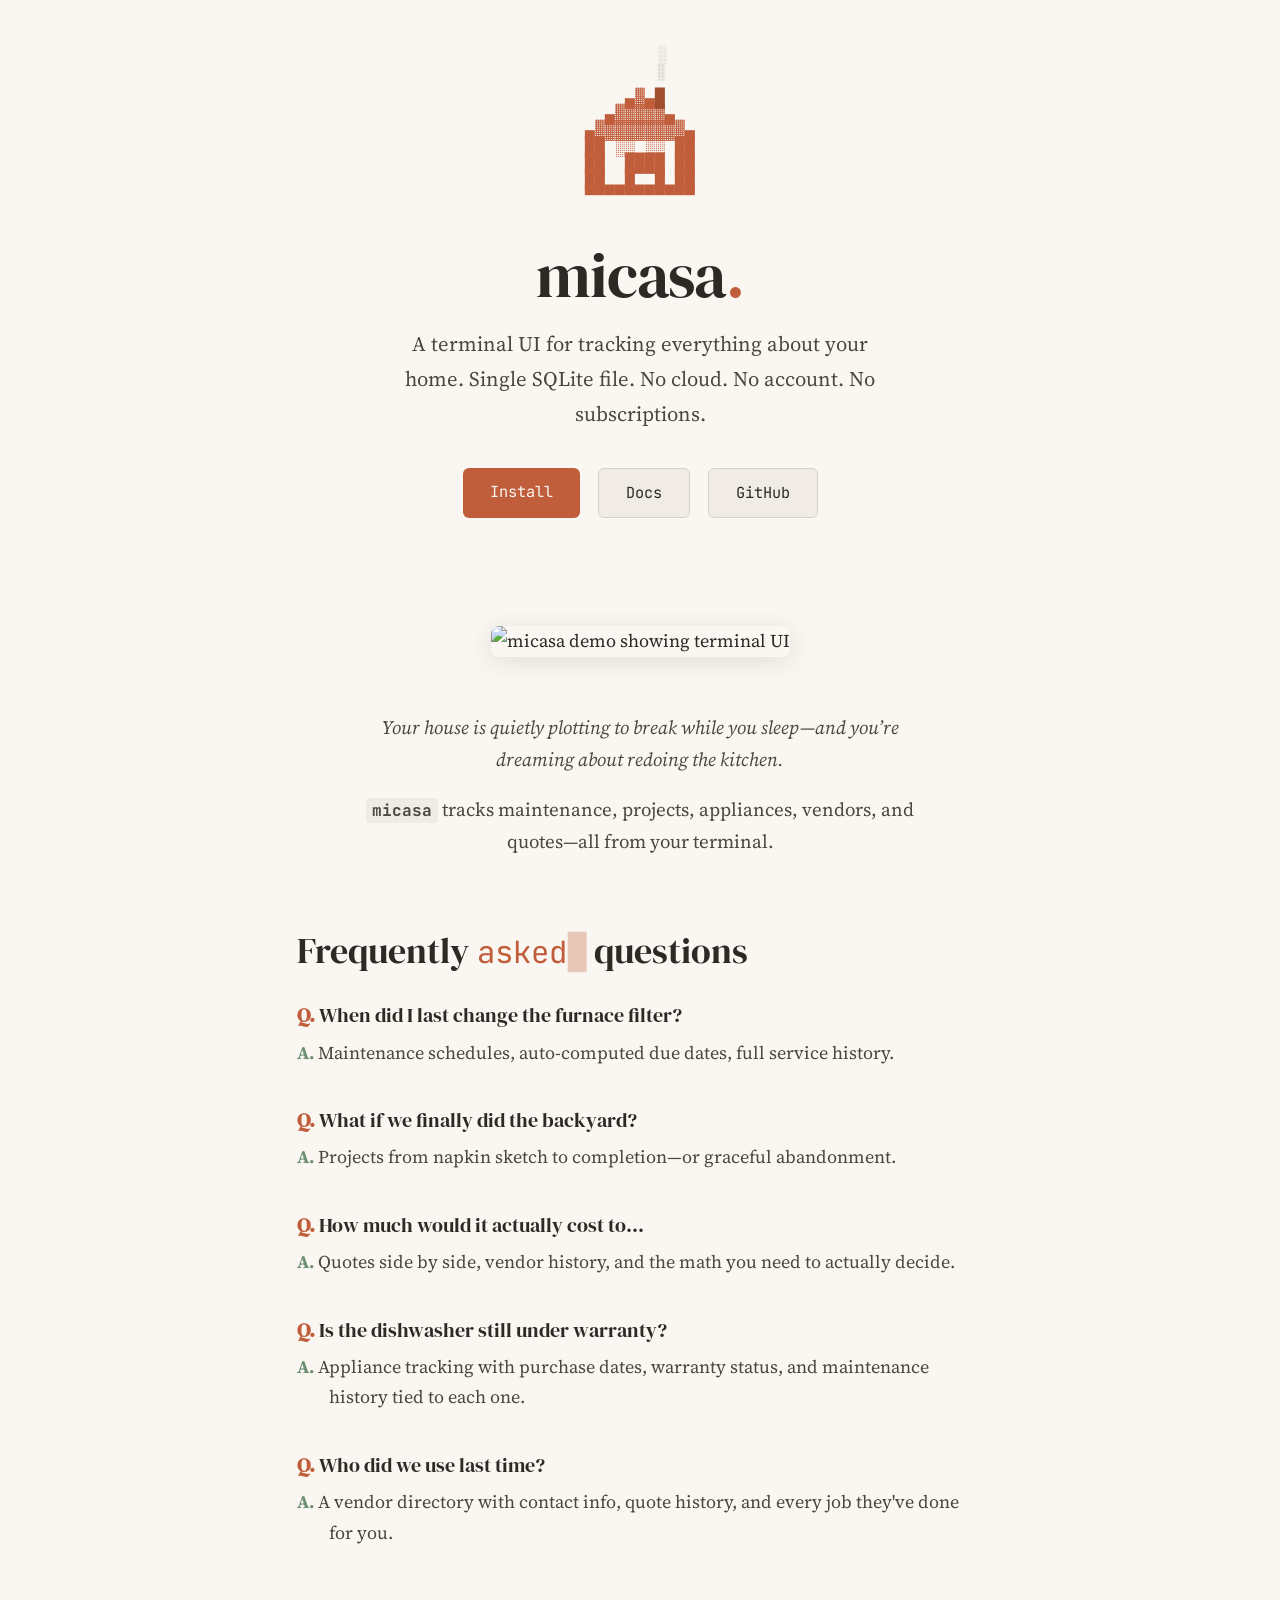
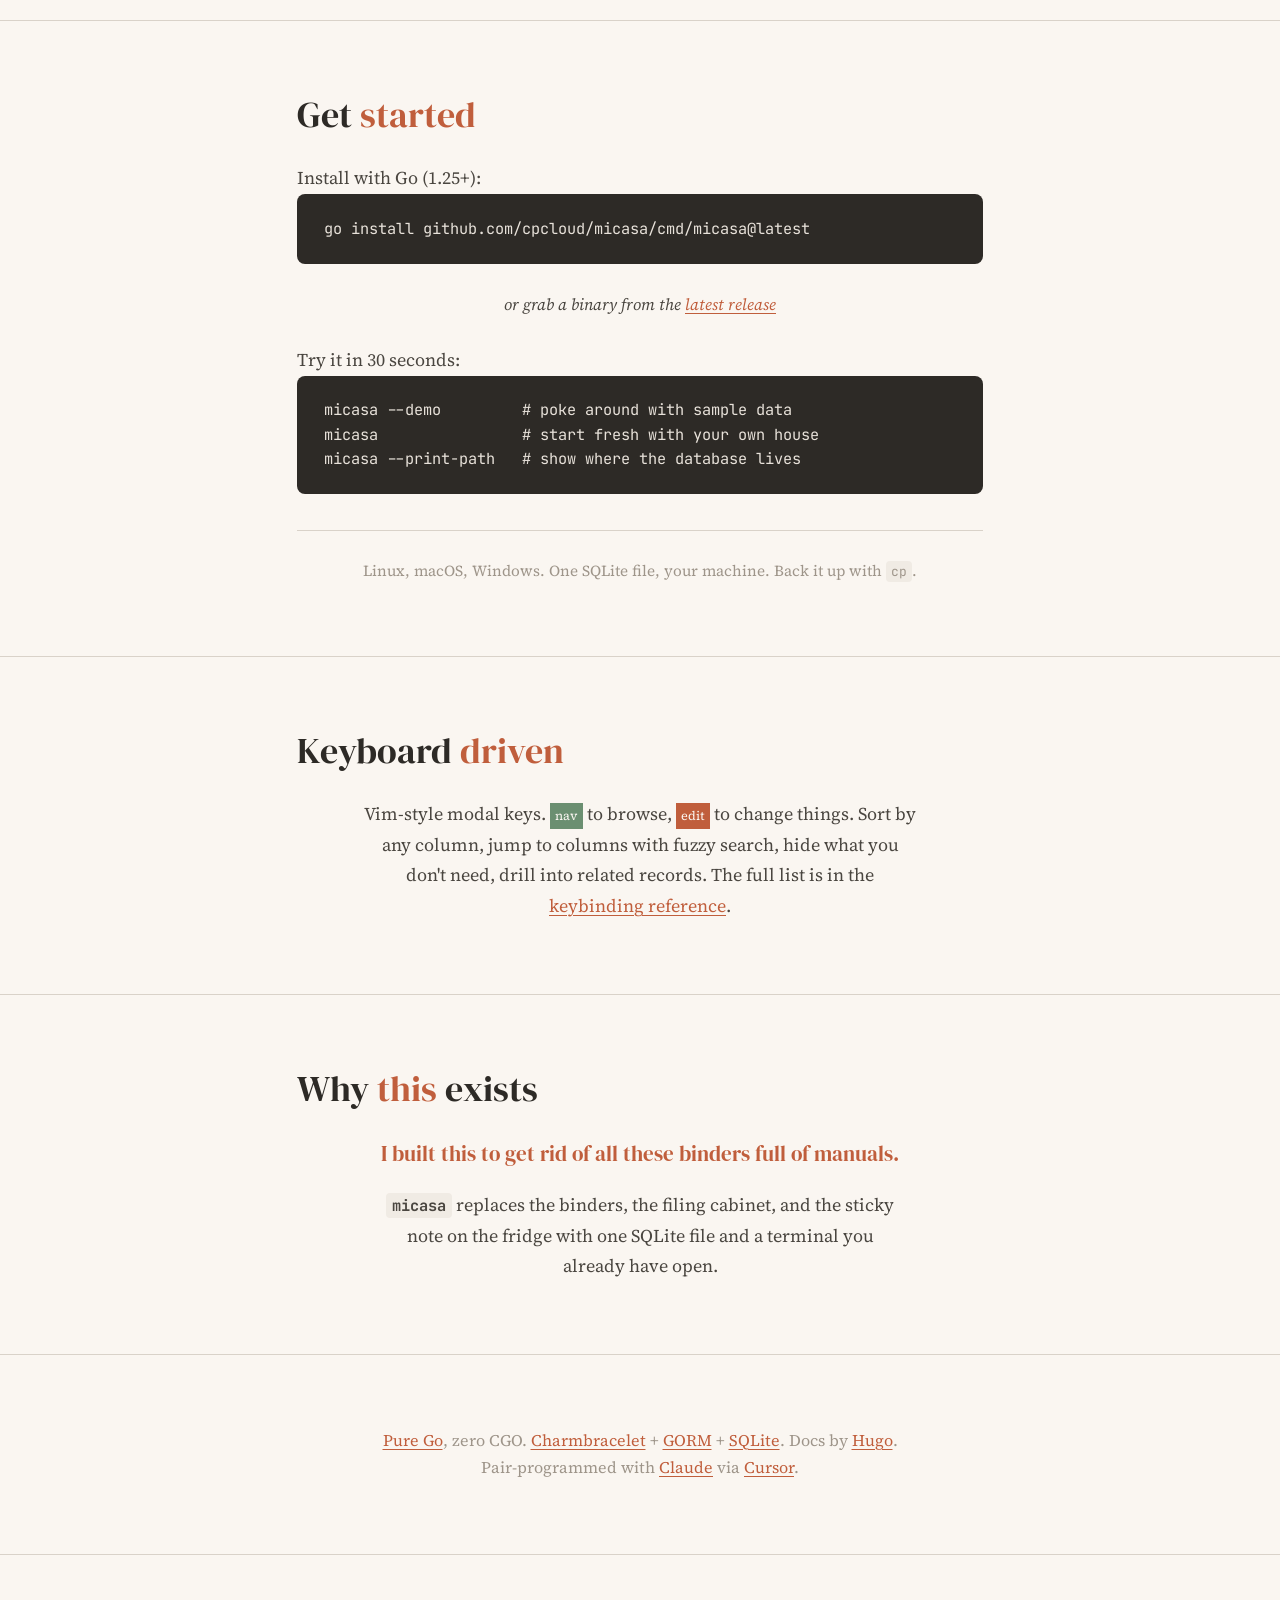
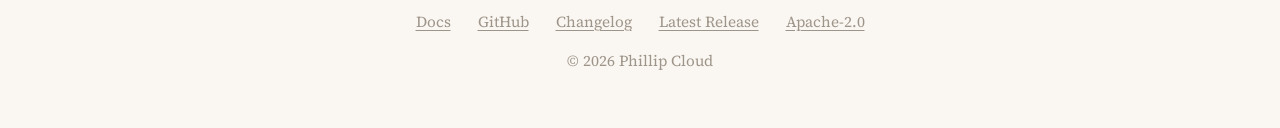
==== website/index.html @ 3b16f2cb "docs(website): refactor JS, link "What it does" to guide pages Extract 15 named constants and 12 foc" ====
<!DOCTYPE html>
<!-- Copyright 2026 Phillip Cloud -->
<!-- Licensed under the Apache License, Version 2.0 -->
<html lang="en">
<head>
  <meta charset="utf-8">
  <meta name="viewport" content="width=device-width, initial-scale=1">
  <title>micasa &mdash; your house, in a terminal</title>
  <meta name="description" content="A terminal UI for tracking everything about your home. Single SQLite file. No cloud. No account. No subscriptions. Just your house.">
  <link rel="preconnect" href="https://fonts.googleapis.com">
  <link rel="preconnect" href="https://fonts.gstatic.com" crossorigin>
  <link href="https://fonts.googleapis.com/css2?family=DM+Serif+Display&family=JetBrains+Mono:wght@400;700&family=Source+Serif+4:ital,wght@0,400;0,600;1,400&display=swap" rel="stylesheet">
  <link rel="icon" type="image/svg+xml" href="images/favicon.svg">
  <link rel="stylesheet" href="style.css">
</head>
<body>

<!-- ─── Hero ─── -->
<header class="hero">
  <div class="container">
    <div class="hero-house-scene" id="house-scene">
      <div class="hero-house" id="hero-house" aria-hidden="true">&nbsp;&nbsp;&nbsp;&nbsp;&#x2584;&#x2593;&#x2584;<span class="chimney-anchor chimney">&#x2588;<span class="smoke-bed" id="smoke-bed" aria-hidden="true"></span></span>&nbsp;&nbsp;&nbsp;<br>&#x2584;&#x2593;&#x2593;&#x2593;&#x2593;&#x2593;&#x2584;<br>&#x2584;&#x2593;&#x2593;&#x2593;&#x2593;&#x2593;&#x2593;&#x2593;&#x2593;&#x2593;&#x2584;<br>&#x2588;&#x2588; &#x2591;&#x2591; &#x2591;&#x2591; &#x2588;&#x2588;<br>&#x2588;&#x2588; &nbsp;&#x2588;&#x2588;&#x2588;&#x2588; &#x2588;&#x2588;<br>&#x2588;&#x2588; &nbsp;&#x2588;&nbsp;&nbsp;&#x2588; &#x2588;&#x2588;<br>&#x2580;&#x2580;&#x2580;&#x2580;&#x2580;&#x2580;&#x2580;&#x2580;&#x2580;&#x2580;&#x2580;</div>
      <div class="crumble-caption" id="crumble-caption">should've used micasa.</div>
    </div>
    <h1>micasa<span class="dot">.</span></h1>
    <p class="tagline">
      A terminal UI for tracking everything about your home.
      Single SQLite file. No cloud. No account. No subscriptions.
    </p>
    <div class="hero-cta">
      <a href="#install" class="btn-primary">Install</a>
      <a href="/docs/" class="btn-secondary">Docs</a>
      <a href="https://github.com/cpcloud/micasa" class="btn-secondary">GitHub</a>
    </div>
  </div>
</header>

<!-- ─── Demo ─── -->
<div class="container demo-container">
  <img src="images/demo.gif" alt="micasa demo showing terminal UI" class="demo-gif" loading="lazy">
</div>

<!-- ─── Pitch ─── -->
<div class="container">
  <p class="pitch">
    Your house is quietly plotting to break while you sleep&mdash;and
    you&rsquo;re dreaming about redoing the kitchen.
  </p>
  <p class="pitch pitch-follow">
    <strong class="brand">micasa</strong> tracks maintenance, projects, appliances, vendors, and quotes&mdash;all from your terminal.
  </p>
</div>

<!-- ─── Features ─── -->
<section id="features">
  <div class="container">
    <h2>Frequently <span class="typewriter accent" id="typewriter">asked</span> questions</h2>
    <div class="features-grid">

      <div class="feature">
        <p class="feature-q">When did I last change the furnace filter?</p>
        <p class="feature-a">Maintenance schedules, auto-computed due dates, full service history.</p>
      </div>

      <div class="feature">
        <p class="feature-q">What if we finally did the backyard?</p>
        <p class="feature-a">Projects from napkin sketch to completion&mdash;or graceful abandonment.</p>
      </div>

      <div class="feature">
        <p class="feature-q">How much would it actually cost to&hellip;</p>
        <p class="feature-a">Quotes side by side, vendor history, and the math you need to actually decide.</p>
      </div>

      <div class="feature">
        <p class="feature-q">Is the dishwasher still under warranty?</p>
        <p class="feature-a">Appliance tracking with purchase dates, warranty status, and maintenance history tied to each one.</p>
      </div>

      <div class="feature">
        <p class="feature-q">Who did we use last time?</p>
        <p class="feature-a">A vendor directory with contact info, quote history, and every job they've done for you.</p>
      </div>

    </div>
  </div>
</section>

<!-- ─── Install ─── -->
<section id="install">
  <div class="container">
    <h2>Get <span class="accent">started</span></h2>
    <div class="install-steps">
      <div>
        <p>Install with Go (1.25+):</p>
        <pre><code>go install github.com/cpcloud/micasa/cmd/micasa@latest</code></pre>
      </div>
      <p class="install-or">or grab a binary from the <a href="https://github.com/cpcloud/micasa/releases/latest">latest release</a></p>
      <div>
        <p>Try it in 30 seconds:</p>
        <pre><code>micasa --demo         # poke around with sample data
micasa                # start fresh with your own house
micasa --print-path   # show where the database lives</code></pre>
      </div>
    </div>
    <p class="install-data">Linux, macOS, Windows. One SQLite file, your machine. Back it up with <code>cp</code>.</p>
  </div>
</section>

<!-- ─── Keybindings ─── -->
<section id="keys">
  <div class="container">
    <h2>Keyboard <span class="accent">driven</span></h2>
    <p class="keys-pitch">Vim-style modal keys. <span class="mode-badge mode-normal">nav</span> to browse, <span class="mode-badge mode-edit">edit</span> to change things. Sort by any column, jump to columns with fuzzy search, hide what you don't need, drill into related records. The full list is in the <a href="/docs/reference/keybindings/">keybinding reference</a>.</p>
  </div>
</section>

<!-- ─── Origin ─── -->
<section id="origin">
  <div class="container">
    <h2>Why <span class="accent">this</span> exists</h2>
    <p class="origin-quote">I built this to get rid of all these binders full of manuals.</p>
    <p class="origin-body"><strong class="brand">micasa</strong> replaces the binders, the filing cabinet, and the sticky note on the fridge with one SQLite file and a terminal you already have open.</p>
  </div>
</section>

<!-- ─── Tech ─── -->
<section id="tech">
  <div class="container">
    <p class="tech-note"><a href="https://go.dev">Pure Go</a>, zero CGO. <a href="https://github.com/charmbracelet">Charmbracelet</a> + <a href="https://gorm.io">GORM</a> + <a href="https://sqlite.org">SQLite</a>. Docs by <a href="https://gohugo.io">Hugo</a>.</p>
    <p class="tech-note">Pair-programmed with <a href="https://claude.ai">Claude</a> via <a href="https://cursor.com">Cursor</a>.</p>
  </div>
</section>

<!-- ─── Footer ─── -->
<footer>
  <div class="container">
    <div class="footer-links">
      <a href="/docs/">Docs</a>
      <a href="https://github.com/cpcloud/micasa">GitHub</a>
      <a href="https://github.com/cpcloud/micasa/releases">Changelog</a>
      <a href="https://github.com/cpcloud/micasa/releases/latest">Latest Release</a>
      <a href="https://github.com/cpcloud/micasa/blob/main/LICENSE">Apache-2.0</a>
    </div>
    <p>&copy; 2026 Phillip Cloud</p>
  </div>
</footer>

<script>
(function () {
  var el = document.getElementById('typewriter');
  var words = [
    { text: 'panicked',    cls: 'accent' },
    { text: 'daydreamed',  cls: 'accent-alt' },
    { text: 'avoided',        cls: 'accent' },
    { text: 'workshopped',  cls: 'accent-alt' },
    { text: 'entertained', cls: 'accent-alt' }
  ];
  var i = 0;
  var TYPE = 100, DELETE = 60, PAUSE = 2800, GAP = 500;

  var reduced = window.matchMedia('(prefers-reduced-motion: reduce)').matches;
  if (reduced) return;

  function type(word, cb) {
    var j = 0;
    el.className = 'typewriter ' + word.cls;
    (function next() {
      el.textContent = word.text.slice(0, ++j);
      if (j < word.text.length) setTimeout(next, TYPE);
      else setTimeout(cb, PAUSE);
    })();
  }

  function erase(cb) {
    var text = el.textContent;
    (function next() {
      text = text.slice(0, -1);
      el.textContent = text;
      if (text.length > 0) setTimeout(next, DELETE);
      else setTimeout(cb, GAP);
    })();
  }

  function cycle() {
    type(words[i], function () {
      erase(function () {
        i = (i + 1) % words.length;
        cycle();
      });
    });
  }

  // First word is already seeded in HTML; pause, erase, then continue
  setTimeout(function () {
    erase(function () {
      i = 1;
      cycle();
    });
  }, PAUSE);
})();
</script>

<script>
// Easter egg: click the house to crumble it, click rubble to rebuild.
(function () {
  var scene = document.getElementById('house-scene');
  var house = document.getElementById('hero-house');
  var caption = document.getElementById('crumble-caption');
  if (!scene || !house) return;
  if (window.matchMedia('(prefers-reduced-motion: reduce)').matches) return;

  // ── Physics constants ──
  var GRAVITY       = 1400;
  var RESTITUTION   = 0.3;
  var BOUNCE_DRAG   = 0.5;
  var MAX_BOUNCES   = 3;
  var BLAST_SPEED   = 350;
  var STAGGER_SEC   = 0.25;  // max delay spread for directional collapse
  var SETTLE_FADE   = 0.3;   // opacity decay per second while airborne

  // ── Rebuild constants ──
  var ROW_DELAY_MS      = 100;
  var FLIGHT_SEC        = 0.6;
  var DISSOLVE_MS       = 200;
  var REBUILD_EASING    = 'cubic-bezier(0.0, 0.0, 0.2, 1.0)';

  // ── Ember/rubble smoke constants ──
  var EMBER_BASE     = '#a04e30';
  var EMBER_COLORS   = ['#e07040', '#d4783c', '#c05e3c'];
  var EMBER_CHANCE   = 0.15;
  var SMOKE_GLYPHS   = ['\u2591', '\u2591', '\u2592', '\u2592', '\u2593'];
  var MAX_RUBBLE_SMOKE = 10;

  // ── State ──
  var animating = false;
  var destroyed = false;
  var rubbleEls = [];
  var originalHTML = house.innerHTML;

  // Smolder effect handles (cleared on rebuild)
  var emberTimer = 0;
  var rubbleSmokeAnimId = 0;
  var rubbleSmokeSpawnTimer = 0;
  var rubbleSmokeParticles = [];

  // ── Utilities ──

  function rand(lo, hi) { return lo + Math.random() * (hi - lo); }

  function dist(ax, ay, bx, by) {
    var dx = ax - bx, dy = ay - by;
    return Math.sqrt(dx * dx + dy * dy);
  }

  // Wrap each block character (U+2580..U+259F) in an inline <span> so we
  // can measure its exact rendered position. Returns an array of spans.
  // Mutates the DOM in place (caller restores via originalHTML).
  var BLOCK_RE = /[\u2580-\u259F]/;
  function wrapBlockChars(root) {
    var spans = [];
    var row = 0;

    function walk(node) {
      if (node.nodeType === 3) {
        var text = node.textContent;
        if (!text) return;
        var frag = document.createDocumentFragment();
        for (var i = 0; i < text.length; i++) {
          if (BLOCK_RE.test(text[i])) {
            var s = document.createElement('span');
            s.textContent = text[i];
            s._row = row;
            frag.appendChild(s);
            spans.push(s);
          } else {
            frag.appendChild(document.createTextNode(text[i]));
          }
        }
        node.parentNode.replaceChild(frag, node);
      } else if (node.nodeType === 1) {
        if (node.tagName === 'BR') { row++; return; }
        if (node.style && node.style.display === 'none') return;
        var kids = [].slice.call(node.childNodes);
        for (var j = 0; j < kids.length; j++) walk(kids[j]);
      }
    }

    var kids = [].slice.call(root.childNodes);
    for (var i = 0; i < kids.length; i++) walk(kids[i]);
    return spans;
  }

  // Measure block positions relative to the scene, then restore the
  // original house HTML and hide it. Returns {blocks, groundY}.
  function measureAndHide(sceneRect) {
    var spans = wrapBlockChars(house);
    var blocks = [];
    var groundY = 0;
    for (var i = 0; i < spans.length; i++) {
      var r = spans[i].getBoundingClientRect();
      var b = {
        ch: spans[i].textContent,
        x: r.left - sceneRect.left,
        y: r.top - sceneRect.top,
        row: spans[i]._row
      };
      if (b.y > groundY) groundY = b.y;
      blocks.push(b);
    }
    house.innerHTML = originalHTML;
    house.style.visibility = 'hidden';
    return { blocks: blocks, groundY: groundY };
  }

  // Clone visible smoke particles into the scene with blast velocity
  // away from the click point, then hide the smoke bed.
  function scatterSmoke(smokeBed, sceneRect, clickX, clickY) {
    var scattered = [];
    if (!smokeBed) return scattered;

    var els = smokeBed.querySelectorAll('.smoke-particle');
    for (var i = 0; i < els.length; i++) {
      var r = els[i].getBoundingClientRect();
      var sx = r.left - sceneRect.left;
      var sy = r.top - sceneRect.top;
      var alpha = parseFloat(els[i].style.opacity) || 0;
      if (alpha < 0.05) continue;

      var clone = document.createElement('span');
      clone.className = 'smoke-particle';
      clone.textContent = els[i].textContent;
      clone.style.position = 'absolute';
      clone.style.left = sx + 'px';
      clone.style.top = sy + 'px';
      clone.style.opacity = String(alpha);
      clone.style.fontSize = '0.9rem';
      clone.style.transform = 'none';
      scene.appendChild(clone);

      var d = dist(sx, sy, clickX, clickY) || 1;
      var speed = rand(200, 350);
      scattered.push({
        el: clone, x: 0, y: 0,
        vx: ((sx - clickX) / d) * speed + rand(-40, 40),
        vy: ((sy - clickY) / d) * speed - rand(0, 100),
        startAlpha: alpha,
        maxLife: rand(0.4, 0.7),
        age: 0
      });
    }
    smokeBed.style.display = 'none';
    return scattered;
  }

  // Create absolutely-positioned block elements in the scene.
  // Returns an array of {el, b, x, y, angle, vx, vy, va, ...} items.
  function createBlockEls(blocks) {
    var items = [];
    for (var i = 0; i < blocks.length; i++) {
      var el = document.createElement('span');
      el.className = 'crumble-block';
      el.textContent = blocks[i].ch;
      el.style.left = blocks[i].x + 'px';
      el.style.top = blocks[i].y + 'px';
      scene.appendChild(el);
      items.push({
        el: el, b: blocks[i],
        x: 0, y: 0, angle: 0,
        vx: 0, vy: 0, va: 0,
        active: false, settled: false, bounces: 0
      });
    }
    return items;
  }

  // Compute per-block distances from click and the overall max.
  function blockDistances(items, clickX, clickY) {
    var dists = [];
    var max = 0;
    for (var i = 0; i < items.length; i++) {
      var d = dist(items[i].b.x, items[i].b.y, clickX, clickY);
      dists.push(d);
      if (d > max) max = d;
    }
    return { dists: dists, max: max };
  }

  // Set initial blast velocity for a block based on distance/direction.
  function initBlastVelocity(item, clickX, clickY, d, blastRadius) {
    var proximity = 1 - Math.min(d / blastRadius, 1);
    var force = 0.3 + proximity * 0.7;
    var len = Math.max(d, 1);
    var nx = (item.b.x - clickX) / len;
    var ny = (item.b.y - clickY) / len;
    var speed = BLAST_SPEED * force;
    item.vx = nx * speed + rand(-50, 50);
    item.vy = ny * speed - rand(0, 300) * force;
    item.va = rand(-450, 450) * force;
    item.active = true;
  }

  // Step one block's physics. Returns true if still moving.
  function stepBlock(item, dt, groundY) {
    if (item.settled) return false;
    item.vy += GRAVITY * dt;
    item.x += item.vx * dt;
    item.y += item.vy * dt;
    item.angle += item.va * dt;

    if (item.b.y + item.y >= groundY) {
      item.y = groundY - item.b.y;
      if (Math.abs(item.vy) < 50 || item.bounces >= MAX_BOUNCES) {
        item.settled = true;
      } else {
        item.vy = -Math.abs(item.vy) * RESTITUTION;
        item.vx *= BOUNCE_DRAG;
        item.va *= 0.3;
        item.bounces++;
      }
    }
    return !item.settled;
  }

  // Step one scattered smoke particle. Returns true if still alive.
  function stepScatteredSmoke(sp, dt) {
    sp.age += dt;
    if (sp.age >= sp.maxLife) { sp.el.remove(); return false; }
    sp.x += sp.vx * dt;
    sp.y += sp.vy * dt;
    sp.vx *= (1 - 1.5 * dt);
    sp.vy *= (1 - 1.5 * dt);
    var fade = 1 - sp.age / sp.maxLife;
    sp.el.style.transform = 'translate(' + sp.x.toFixed(1) + 'px,' + sp.y.toFixed(1) + 'px)';
    sp.el.style.opacity = (sp.startAlpha * fade).toFixed(2);
    return true;
  }

  // ── Smolder effects (ember flicker + rubble smoke) ──

  function startSmolder(houseRect, groundY) {
    // Dim all rubble blocks to ember base color
    for (var i = 0; i < rubbleEls.length; i++) {
      rubbleEls[i].el.style.transition = 'opacity 0.8s, color 0.8s';
      rubbleEls[i].el.style.opacity = '0.5';
      rubbleEls[i].el.style.color = EMBER_BASE;
    }

    // Ember flicker: random blocks pulse hot
    emberTimer = setInterval(function () {
      for (var i = 0; i < rubbleEls.length; i++) {
        if (Math.random() < EMBER_CHANCE) {
          var el = rubbleEls[i].el;
          el.style.color = EMBER_COLORS[Math.floor(Math.random() * EMBER_COLORS.length)];
          el.style.opacity = rand(0.5, 0.9).toFixed(2);
          setTimeout((function (ref) {
            return function () { ref.style.color = EMBER_BASE; ref.style.opacity = '0.35'; };
          })(el), rand(200, 700));
        }
      }
    }, 100);

    // Rubble smoke rising from wreckage
    var centerX = houseRect.width / 2;
    rubbleSmokeSpawnTimer = setInterval(function () {
      if (rubbleSmokeParticles.length >= MAX_RUBBLE_SMOKE) return;
      var el = document.createElement('span');
      el.className = 'smoke-particle';
      el.textContent = SMOKE_GLYPHS[Math.floor(Math.random() * SMOKE_GLYPHS.length)];
      el.style.position = 'absolute';
      el.style.left = (centerX + rand(-0.6, 0.6) * houseRect.width) + 'px';
      el.style.top = groundY + 'px';
      el.style.color = '#9e958a';
      el.style.fontSize = rand(0.6, 1.0) + 'em';
      el.style.opacity = '0';
      scene.appendChild(el);
      rubbleSmokeParticles.push({
        el: el, age: 0,
        lifetime: rand(2000, 5000),
        drift: rand(-25, 25),
        rise: rand(40, 80)
      });
    }, 250);

    var lastT = 0;
    function tickSmoke(now) {
      if (!lastT) lastT = now;
      var dt = Math.min((now - lastT) / 1000, 0.1);
      lastT = now;
      for (var i = rubbleSmokeParticles.length - 1; i >= 0; i--) {
        var p = rubbleSmokeParticles[i];
        p.age += dt * 1000;
        var t = p.age / p.lifetime;
        if (t >= 1) { p.el.remove(); rubbleSmokeParticles.splice(i, 1); continue; }
        var alpha = t < 0.15 ? (t / 0.15) * 0.4 : 0.4 * (1 - (t - 0.15) / 0.85);
        p.el.style.transform = 'translate(' + (p.drift * t).toFixed(1) + 'px, -' + (p.rise * t).toFixed(1) + 'px)';
        p.el.style.opacity = alpha.toFixed(3);
      }
      rubbleSmokeAnimId = requestAnimationFrame(tickSmoke);
    }
    rubbleSmokeAnimId = requestAnimationFrame(tickSmoke);
  }

  function stopSmolder() {
    clearInterval(emberTimer);    emberTimer = 0;
    clearInterval(rubbleSmokeSpawnTimer); rubbleSmokeSpawnTimer = 0;
    cancelAnimationFrame(rubbleSmokeAnimId); rubbleSmokeAnimId = 0;
    for (var i = 0; i < rubbleSmokeParticles.length; i++) rubbleSmokeParticles[i].el.remove();
    rubbleSmokeParticles = [];
  }

  // ── Destroy ──

  function destroyHouse(evt) {
    animating = true;

    var sceneRect = scene.getBoundingClientRect();
    var houseRect = house.getBoundingClientRect();
    var clickX = evt.clientX - sceneRect.left;
    var clickY = evt.clientY - sceneRect.top;

    var scattered = scatterSmoke(document.getElementById('smoke-bed'), sceneRect, clickX, clickY);
    var measured = measureAndHide(sceneRect);
    var items = createBlockEls(measured.blocks);
    var bd = blockDistances(items, clickX, clickY);
    var blastRadius = Math.sqrt(houseRect.width * houseRect.width + houseRect.height * houseRect.height);

    var started = performance.now();
    var lastTime = started;

    function tick(now) {
      var dt = Math.min((now - lastTime) / 1000, 0.05);
      lastTime = now;
      var elapsed = (now - started) / 1000;
      var allDone = true;

      for (var i = 0; i < items.length; i++) {
        var item = items[i];
        if (item.settled) continue;

        var delay = (bd.max > 0 ? bd.dists[i] / bd.max : 0) * STAGGER_SEC;
        if (elapsed < delay) { allDone = false; continue; }

        if (!item.active) initBlastVelocity(item, clickX, clickY, bd.dists[i], blastRadius);
        if (stepBlock(item, dt, measured.groundY)) allDone = false;

        var alpha = Math.max(0.4, 1 - (elapsed - delay) * SETTLE_FADE);
        item.el.style.transform =
          'translate(' + item.x.toFixed(1) + 'px,' + item.y.toFixed(1) + 'px) rotate(' + item.angle.toFixed(0) + 'deg)';
        item.el.style.opacity = alpha.toFixed(2);
      }

      // Scattered chimney smoke (shockwave)
      for (var j = scattered.length - 1; j >= 0; j--) {
        if (!stepScatteredSmoke(scattered[j], dt)) scattered.splice(j, 1);
      }

      if (!allDone || scattered.length > 0) {
        requestAnimationFrame(tick);
        return;
      }

      // All blocks settled -- transition to smoldering rubble
      setTimeout(function () {
        rubbleEls = items;
        startSmolder(houseRect, measured.groundY);

        // Make rubble blocks clickable even if they landed outside the scene
        var onClick = function (e) { e.stopPropagation(); if (!animating && destroyed) rebuildHouse(); };
        for (var i = 0; i < items.length; i++) items[i].el.addEventListener('click', onClick);

        if (caption) caption.classList.add('visible');
        destroyed = true;
        animating = false;
      }, 200);
    }

    requestAnimationFrame(tick);
  }

  // ── Rebuild ──

  function rebuildHouse() {
    animating = true;
    stopSmolder();
    if (caption) caption.classList.remove('visible');

    var maxRow = 0;
    for (var i = 0; i < rubbleEls.length; i++) {
      if (rubbleEls[i].b.row > maxRow) maxRow = rubbleEls[i].b.row;
    }

    // Fly blocks home (bottom rows first)
    for (var i = 0; i < rubbleEls.length; i++) {
      var delay = (maxRow - rubbleEls[i].b.row) * ROW_DELAY_MS;
      rubbleEls[i].el.style.transition =
        'transform ' + FLIGHT_SEC + 's ' + REBUILD_EASING + ' ' + delay + 'ms, ' +
        'opacity 0.3s ease ' + delay + 'ms, color 0.3s ease ' + delay + 'ms';
      rubbleEls[i].el.style.opacity = '1';
      rubbleEls[i].el.style.color = '';
      rubbleEls[i].el.style.transform = 'translate(0,0) rotate(0deg)';
    }

    // After flight, dissolve blocks to reveal the real house underneath
    var flightEnd = maxRow * ROW_DELAY_MS + FLIGHT_SEC * 1000 + 50;

    setTimeout(function () {
      house.innerHTML = originalHTML;
      house.style.visibility = 'visible';
      house.style.opacity = '1';
      house.style.transition = 'none';
      var bed = document.getElementById('smoke-bed');
      if (bed) bed.style.display = 'none';
      void house.offsetHeight; // force paint

      for (var i = 0; i < rubbleEls.length; i++) {
        rubbleEls[i].el.style.transition = 'opacity ' + DISSOLVE_MS + 'ms ease';
        rubbleEls[i].el.style.opacity = '0';
      }

      setTimeout(function () {
        for (var i = 0; i < rubbleEls.length; i++) rubbleEls[i].el.remove();
        rubbleEls = [];
        var bed = document.getElementById('smoke-bed');
        if (bed) bed.style.display = '';
        destroyed = false;
        animating = false;
      }, DISSOLVE_MS + 50);
    }, flightEnd);
  }

  // ── Entry point ──
  scene.addEventListener('click', function (evt) {
    if (animating) return;
    if (destroyed) rebuildHouse(); else destroyHouse(evt);
  });
})();
</script>

<script>
// Chimney smoke particle system
(function () {
  if (!document.getElementById('smoke-bed')) return;
  if (window.matchMedia('(prefers-reduced-motion: reduce)').matches) return;

  // Mostly light block chars for a wispy look
  var glyphs = ['\u2591', '\u2591', '\u2591', '\u2592'];
  var particles = [];
  var MAX_PARTICLES = 5;

  function rand(lo, hi) { return lo + Math.random() * (hi - lo); }

  function spawn() {
    // Re-query each spawn so it survives house DOM rebuilds
    var bed = document.getElementById('smoke-bed');
    if (bed && particles.length < MAX_PARTICLES) {
      var el = document.createElement('span');
      el.className = 'smoke-particle';
      el.textContent = glyphs[Math.floor(Math.random() * glyphs.length)];
      bed.appendChild(el);

      particles.push({
        el: el,
        age: 0,
        lifetime: rand(3000, 5000),
        x0: rand(-0.2, 0.2),
        // Primary wobble: gentle sway
        amp1: rand(0.15, 0.4),
        freq1: rand(0.8, 1.6),
        phase1: rand(0, Math.PI * 2),
        // Secondary wobble: subtle jitter
        amp2: rand(0.05, 0.12),
        freq2: rand(2.5, 4.0),
        phase2: rand(0, Math.PI * 2),
        rise: rand(0.8, 1.4),
        drift: rand(-0.05, 0.3),
        scaleEnd: rand(1.2, 1.6),
        peakAlpha: rand(0.7, 0.9)
      });
    }

    setTimeout(spawn, rand(800, 1500));
  }

  var last = 0;
  function tick(now) {
    if (!last) last = now;
    var dt = Math.min((now - last) / 1000, 0.1); // cap dt to avoid jumps
    last = now;

    for (var i = particles.length - 1; i >= 0; i--) {
      var p = particles[i];
      p.age += dt * 1000;
      var t = p.age / p.lifetime; // normalized 0..1

      if (t >= 1) {
        p.el.remove();
        particles.splice(i, 1);
        continue;
      }

      // Rise
      var y = p.rise * (p.age / 1000);

      // Zig-zag: two overlaid sine waves, amplitude grows with age
      var wobble1 = Math.sin(p.freq1 * t * Math.PI * 2 + p.phase1) * p.amp1;
      var wobble2 = Math.sin(p.freq2 * t * Math.PI * 2 + p.phase2) * p.amp2;
      var x = p.x0 + (wobble1 + wobble2) * t + p.drift * t;

      // Scale grows gently
      var scale = 1 + (p.scaleEnd - 1) * t;

      // Opacity: quick fade-in, long fade-out
      var alpha;
      if (t < 0.12) {
        alpha = (t / 0.12) * p.peakAlpha;
      } else {
        alpha = p.peakAlpha * (1 - (t - 0.12) / 0.88);
      }

      p.el.style.transform =
        'translate(' + x.toFixed(2) + 'em, -' + y.toFixed(2) + 'em) scale(' + scale.toFixed(2) + ')';
      p.el.style.opacity = alpha.toFixed(3);
    }

    requestAnimationFrame(tick);
  }

  // Kick off
  spawn();
  requestAnimationFrame(tick);
})();
</script>
</body>
</html>
---- website/style.css ----
/* Copyright 2026 Phillip Cloud */
/* Licensed under the Apache License, Version 2.0 */

/* --- Reset & Base --- */
*,
*::before,
*::after {
  box-sizing: border-box;
  margin: 0;
  padding: 0;
}

:root {
  --cream: #faf6f1;
  --linen: #f0ebe4;
  --charcoal: #2d2a26;
  --charcoal-soft: #4a4640;
  --terracotta: #c05e3c;
  --terracotta-dark: #a04e30;
  --sage: #6b8f71;
  --sage-light: #8aab8f;
  --warm-gray: #9e958a;
  --rule: #d9d2c9;
}

html {
  font-size: 18px;
  scroll-behavior: smooth;
}

body {
  font-family: "Source Serif 4", "Georgia", "Times New Roman", serif;
  color: var(--charcoal);
  background: var(--cream);
  line-height: 1.7;
  -webkit-font-smoothing: antialiased;
}

/* --- Typography --- */
h1,
h2,
h3 {
  font-family: "DM Serif Display", "Georgia", serif;
  font-weight: 400;
  line-height: 1.2;
}

h2 {
  font-size: clamp(1.4rem, 5vw, 2rem);
  margin-bottom: 1.5rem;
  color: var(--charcoal);
}

h2 .accent {
  color: var(--terracotta);
}

h2 .accent-alt {
  color: var(--sage);
}

/* --- Typewriter --- */
.typewriter {
  white-space: nowrap;
  font-family: "JetBrains Mono", "Fira Code", "Consolas", monospace;
  font-size: 0.85em;
}

.typewriter::after {
  content: "\2588";
  margin-left: 1px;
  opacity: 0.3;
  animation: blink 1s step-end infinite;
}

@keyframes blink {
  50% { opacity: 0; }
}

@media (prefers-reduced-motion: reduce) {
  .typewriter::after {
    animation: none;
  }
}

a {
  color: var(--terracotta);
  text-decoration-thickness: 1px;
  text-underline-offset: 3px;
}

a:hover {
  color: var(--terracotta-dark);
}

code,
pre {
  font-family: "JetBrains Mono", "Fira Code", "Consolas", monospace;
}

code {
  font-size: 0.85em;
  background: var(--linen);
  padding: 0.15em 0.4em;
  border-radius: 4px;
}

pre {
  background: var(--charcoal);
  color: #e8e2da;
  padding: 1.25rem 1.5rem;
  border-radius: 8px;
  overflow-x: auto;
  font-size: 0.85rem;
  line-height: 1.6;
}

pre code {
  background: none;
  padding: 0;
  font-size: inherit;
  color: inherit;
}

/* --- Layout --- */
.container {
  max-width: 740px;
  margin: 0 auto;
  padding: 0 1.5rem;
}

section {
  padding: 4rem 0;
}

section + section {
  border-top: 1px solid var(--rule);
}

/* --- Hero --- */
.hero {
  padding: 5rem 0 4rem;
  text-align: center;
}

.hero-house-scene {
  position: relative;
  display: inline-block;
  margin-bottom: 1.5rem;
  cursor: pointer;
}

.hero-house {
  position: relative;
  display: inline-block;
  font-family: "JetBrains Mono", monospace;
  font-size: 0.9rem;
  line-height: 1;
  color: var(--terracotta);
  user-select: none;
  transition: filter 0.3s;
}

/* Crumbling blocks */
.crumble-block {
  position: absolute;
  font-family: "JetBrains Mono", monospace;
  font-size: 0.9rem;
  line-height: 1;
  color: var(--terracotta);
  cursor: pointer;
  z-index: 10;
  will-change: transform, opacity;
}

/* Caption after crumble */
.crumble-caption {
  position: absolute;
  top: 50%;
  left: 50%;
  transform: translate(-50%, -50%);
  font-family: "JetBrains Mono", monospace;
  font-size: 0.7rem;
  color: var(--warm-gray);
  white-space: nowrap;
  opacity: 0;
  transition: opacity 0.8s ease;
  pointer-events: none;
}

.crumble-caption.visible {
  opacity: 1;
}

/* --- Chimney smoke --- */
.chimney {
  color: var(--terracotta-dark);
}

.chimney-anchor {
  position: relative;
}

.smoke-bed {
  position: absolute;
  bottom: 100%;
  left: 50%;
  transform: translateX(-50%);
  width: 2.5em;
  height: 5em;
  pointer-events: none;
  overflow: visible;
}

.smoke-particle {
  position: absolute;
  bottom: 0;
  left: 50%;
  color: var(--warm-gray);
  font-family: "JetBrains Mono", monospace;
  font-size: 0.75em;
  line-height: 1;
  opacity: 0;
  pointer-events: none;
  will-change: transform, opacity;
}

.hero h1 {
  font-size: 3.5rem;
  letter-spacing: -0.02em;
  margin-bottom: 0.75rem;
}

.hero h1 .dot {
  color: var(--terracotta);
}

.tagline {
  font-size: 1.15rem;
  color: var(--charcoal-soft);
  max-width: 480px;
  margin: 0 auto 2rem;
}

.hero-cta {
  display: inline-flex;
  gap: 1rem;
  flex-wrap: wrap;
  justify-content: center;
}

.hero-cta a {
  display: inline-block;
  padding: 0.6rem 1.5rem;
  border-radius: 6px;
  font-family: "JetBrains Mono", monospace;
  font-size: 0.85rem;
  text-decoration: none;
  transition: background 0.15s, color 0.15s;
}

.btn-primary {
  background: var(--terracotta);
  color: var(--cream) !important;
}

.btn-primary:hover {
  background: var(--terracotta-dark);
  color: var(--cream) !important;
}

.btn-secondary {
  background: var(--linen);
  color: var(--charcoal) !important;
  border: 1px solid var(--rule);
}

.btn-secondary:hover {
  background: var(--rule);
  color: var(--charcoal) !important;
}

/* --- Demo GIF --- */
.demo-container {
  text-align: center;
  max-width: 1100px;
  padding: 2rem 1.5rem 3rem;
}

.demo-gif {
  max-width: 100%;
  width: 100%;
  border-radius: 8px;
  box-shadow: 0 4px 24px rgba(45, 42, 38, 0.12);
}

/* --- Pitch --- */
.brand {
  font-family: "JetBrains Mono", "Fira Code", "Consolas", monospace;
  font-size: 0.85em;
  font-style: normal;
  background: var(--linen);
  padding: 0.15em 0.4em;
  border-radius: 4px;
}

.pitch {
  font-size: 1.05rem;
  color: var(--charcoal-soft);
  text-align: center;
  max-width: 560px;
  margin: 0 auto;
  padding: 0 0 1rem;
  font-style: italic;
}

.pitch-follow {
  padding: 0;
  font-style: normal;
}

/* --- Features --- */
.features-grid {
  display: grid;
  gap: 2rem;
}

.feature-q {
  font-family: "DM Serif Display", "Georgia", serif;
  font-size: 1.1rem;
  color: var(--charcoal);
  margin-bottom: 0.25rem;
}

.feature-q::before {
  content: "Q. ";
  color: var(--terracotta);
  font-weight: 700;
}

.feature-a {
  color: var(--charcoal-soft);
  padding-left: 1.75rem;
}

.feature-a::before {
  content: "A. ";
  color: var(--sage);
  font-weight: 700;
  margin-left: -1.75rem;
}

.keys-pitch {
  color: var(--charcoal-soft);
  font-size: 1rem;
  line-height: 1.7;
  max-width: 560px;
  margin: 0 auto;
  text-align: center;
}

.keys-pitch .mode-badge {
  display: inline-block;
  vertical-align: baseline;
  font-size: 0.7rem;
  padding: 0.15em 0.4em;
}

/* --- Install --- */
.install-steps {
  display: flex;
  flex-direction: column;
  gap: 1.5rem;
}

.install-steps p {
  color: var(--charcoal-soft);
}

.install-or {
  text-align: center;
  color: var(--warm-gray);
  font-style: italic;
  font-size: 0.9rem;
}

.install-data {
  text-align: center;
  color: var(--warm-gray);
  font-size: 0.85rem;
  margin-top: 2rem;
  padding-top: 1.5rem;
  border-top: 1px solid var(--rule);
}

/* --- Keybindings --- */
.mode-normal {
  background: var(--sage);
  color: var(--cream);
}

.mode-edit {
  background: var(--terracotta);
  color: var(--cream);
}

/* --- Origin --- */
.origin-quote {
  font-family: "DM Serif Display", "Georgia", serif;
  font-size: 1.15rem;
  color: var(--terracotta);
  text-align: center;
  margin-bottom: 1rem;
}

.origin-body {
  color: var(--charcoal-soft);
  text-align: center;
  max-width: 520px;
  margin: 0 auto;
}

/* --- Tech --- */
.tech-note {
  text-align: center;
  color: var(--warm-gray);
  font-size: 0.9rem;
}

/* --- Footer --- */
footer {
  padding: 3rem 0;
  border-top: 1px solid var(--rule);
  text-align: center;
  color: var(--warm-gray);
  font-size: 0.85rem;
}

footer a {
  color: var(--warm-gray);
}

footer a:hover {
  color: var(--terracotta);
}

.footer-links {
  display: flex;
  gap: 1.5rem;
  justify-content: center;
  margin-bottom: 0.75rem;
}

/* --- Responsive --- */
@media (max-width: 600px) {
  html {
    font-size: 16px;
  }

  .hero h1 {
    font-size: 2.5rem;
  }

  section {
    padding: 3rem 0;
  }

  .hero {
    padding: 3rem 0 2.5rem;
  }
}
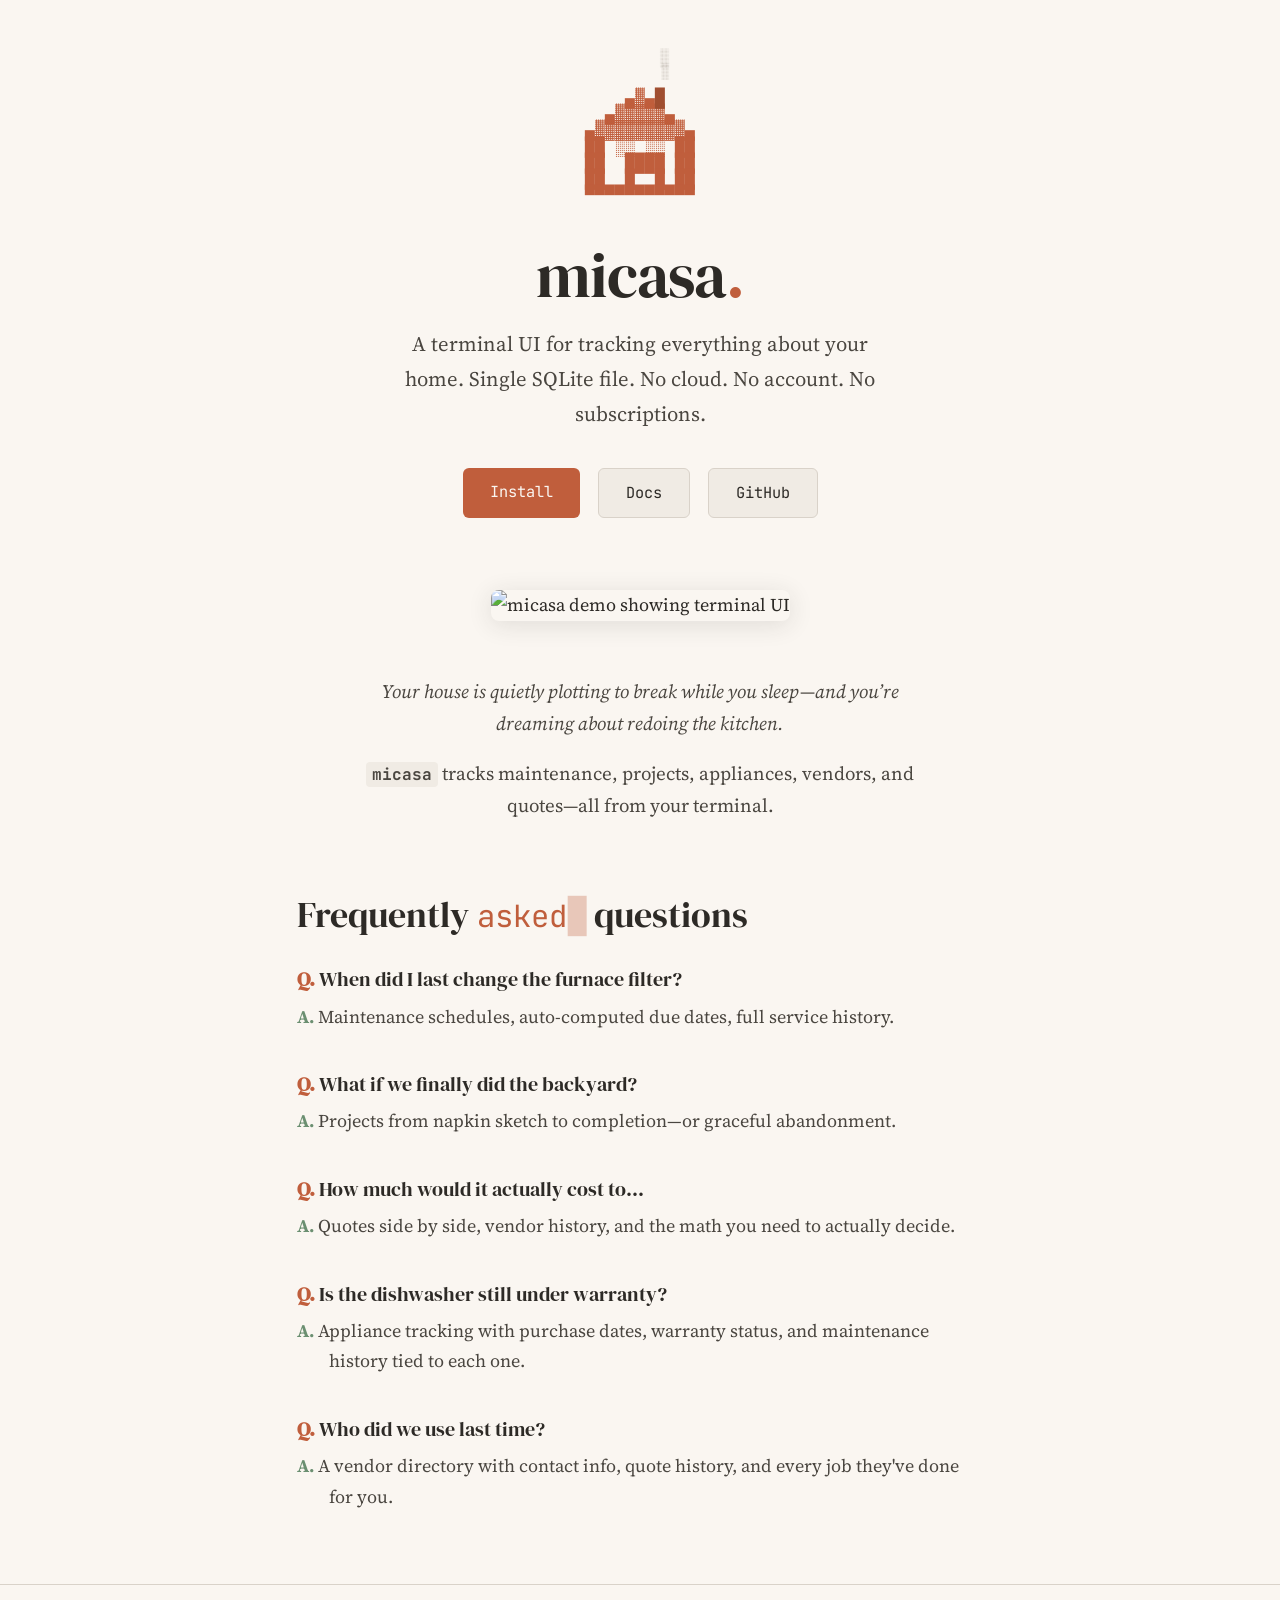
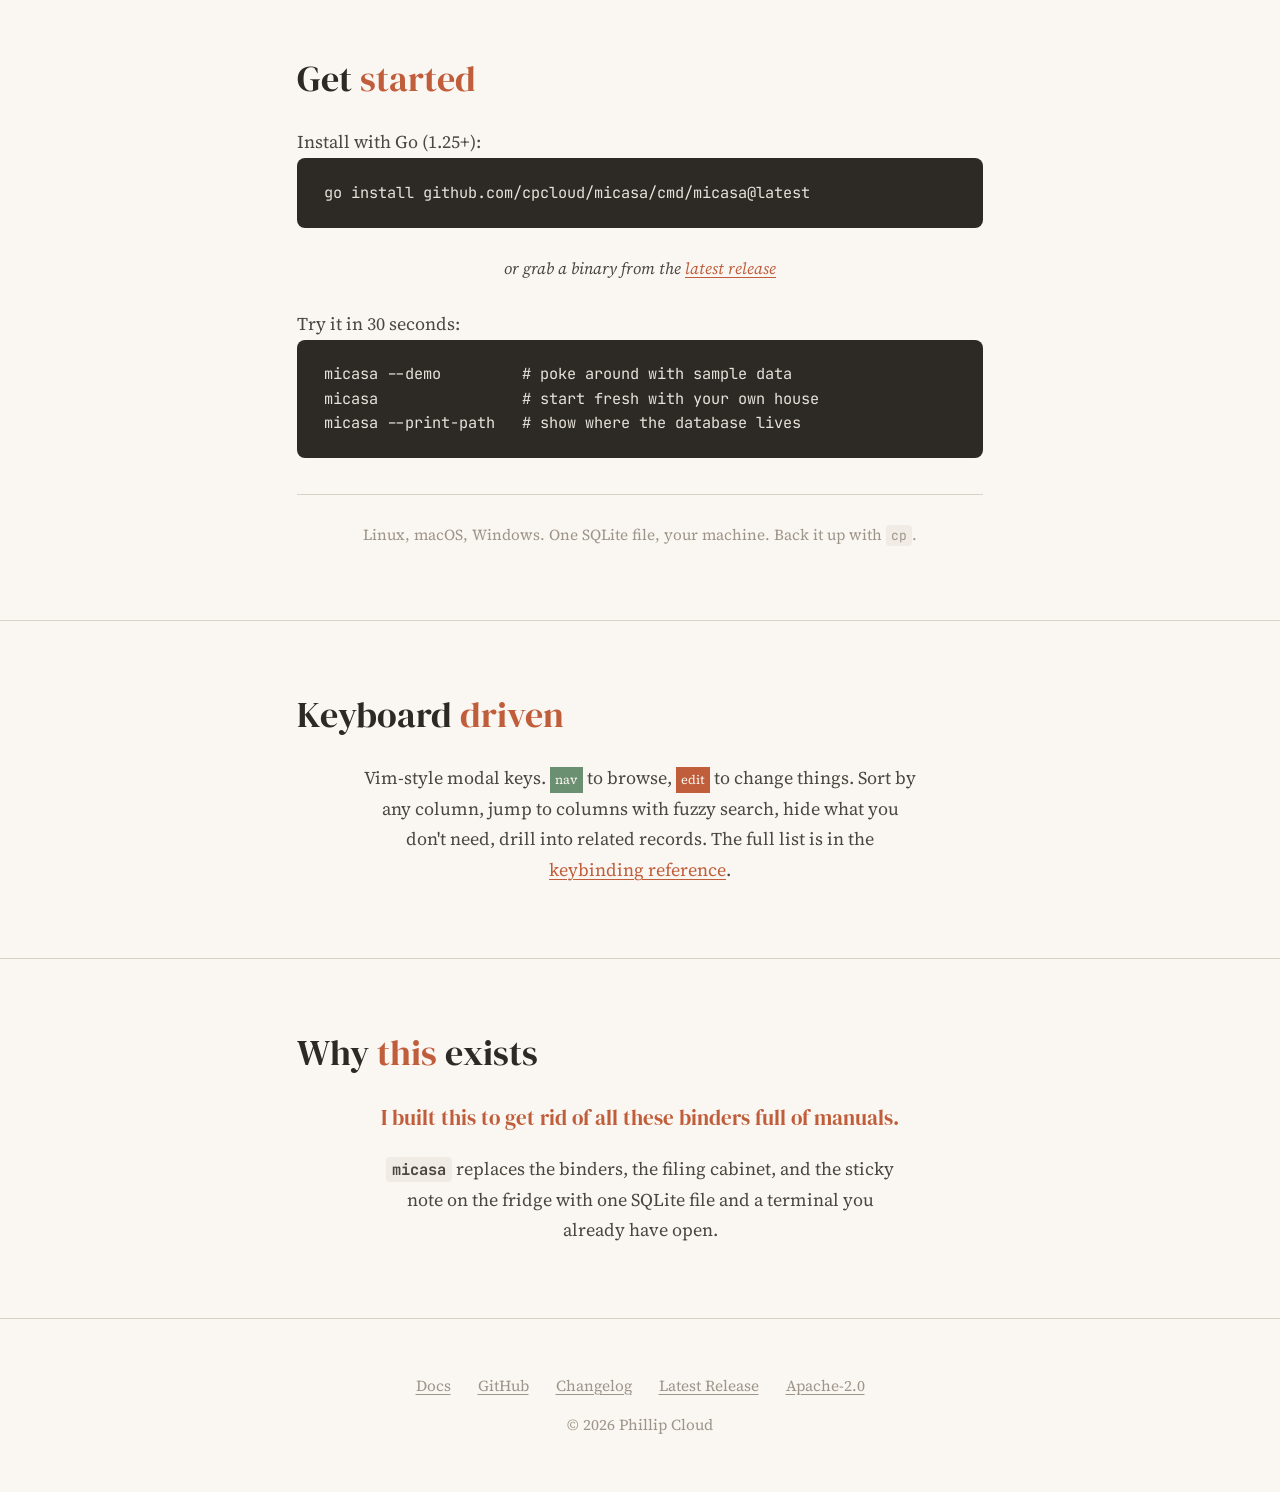
==== commit 9a10f805: "docs(website): remove tech/dependency listing section Removes the #tech section that listed dependen" ====
--- a/website/index.html
+++ b/website/index.html
@@ -123,15 +123,6 @@
     <p class="origin-body"><strong class="brand">micasa</strong> replaces the binders, the filing cabinet, and the sticky note on the fridge with one SQLite file and a terminal you already have open.</p>
   </div>
 </section>
-
-<!-- ─── Tech ─── -->
-<section id="tech">
-  <div class="container">
-    <p class="tech-note"><a href="https://go.dev">Pure Go</a>, zero CGO. <a href="https://github.com/charmbracelet">Charmbracelet</a> + <a href="https://gorm.io">GORM</a> + <a href="https://sqlite.org">SQLite</a>. Docs by <a href="https://gohugo.io">Hugo</a>.</p>
-    <p class="tech-note">Pair-programmed with <a href="https://claude.ai">Claude</a> via <a href="https://cursor.com">Cursor</a>.</p>
-  </div>
-</section>
-
 <!-- ─── Footer ─── -->
 <footer>
   <div class="container">
--- a/website/style.css
+++ b/website/style.css
@@ -139,7 +139,7 @@
 
 /* --- Hero --- */
 .hero {
-  padding: 5rem 0 4rem;
+  padding: 5rem 0 2rem;
   text-align: center;
 }
 
@@ -420,13 +420,6 @@
   margin: 0 auto;
 }
 
-/* --- Tech --- */
-.tech-note {
-  text-align: center;
-  color: var(--warm-gray);
-  font-size: 0.9rem;
-}
-
 /* --- Footer --- */
 footer {
   padding: 3rem 0;
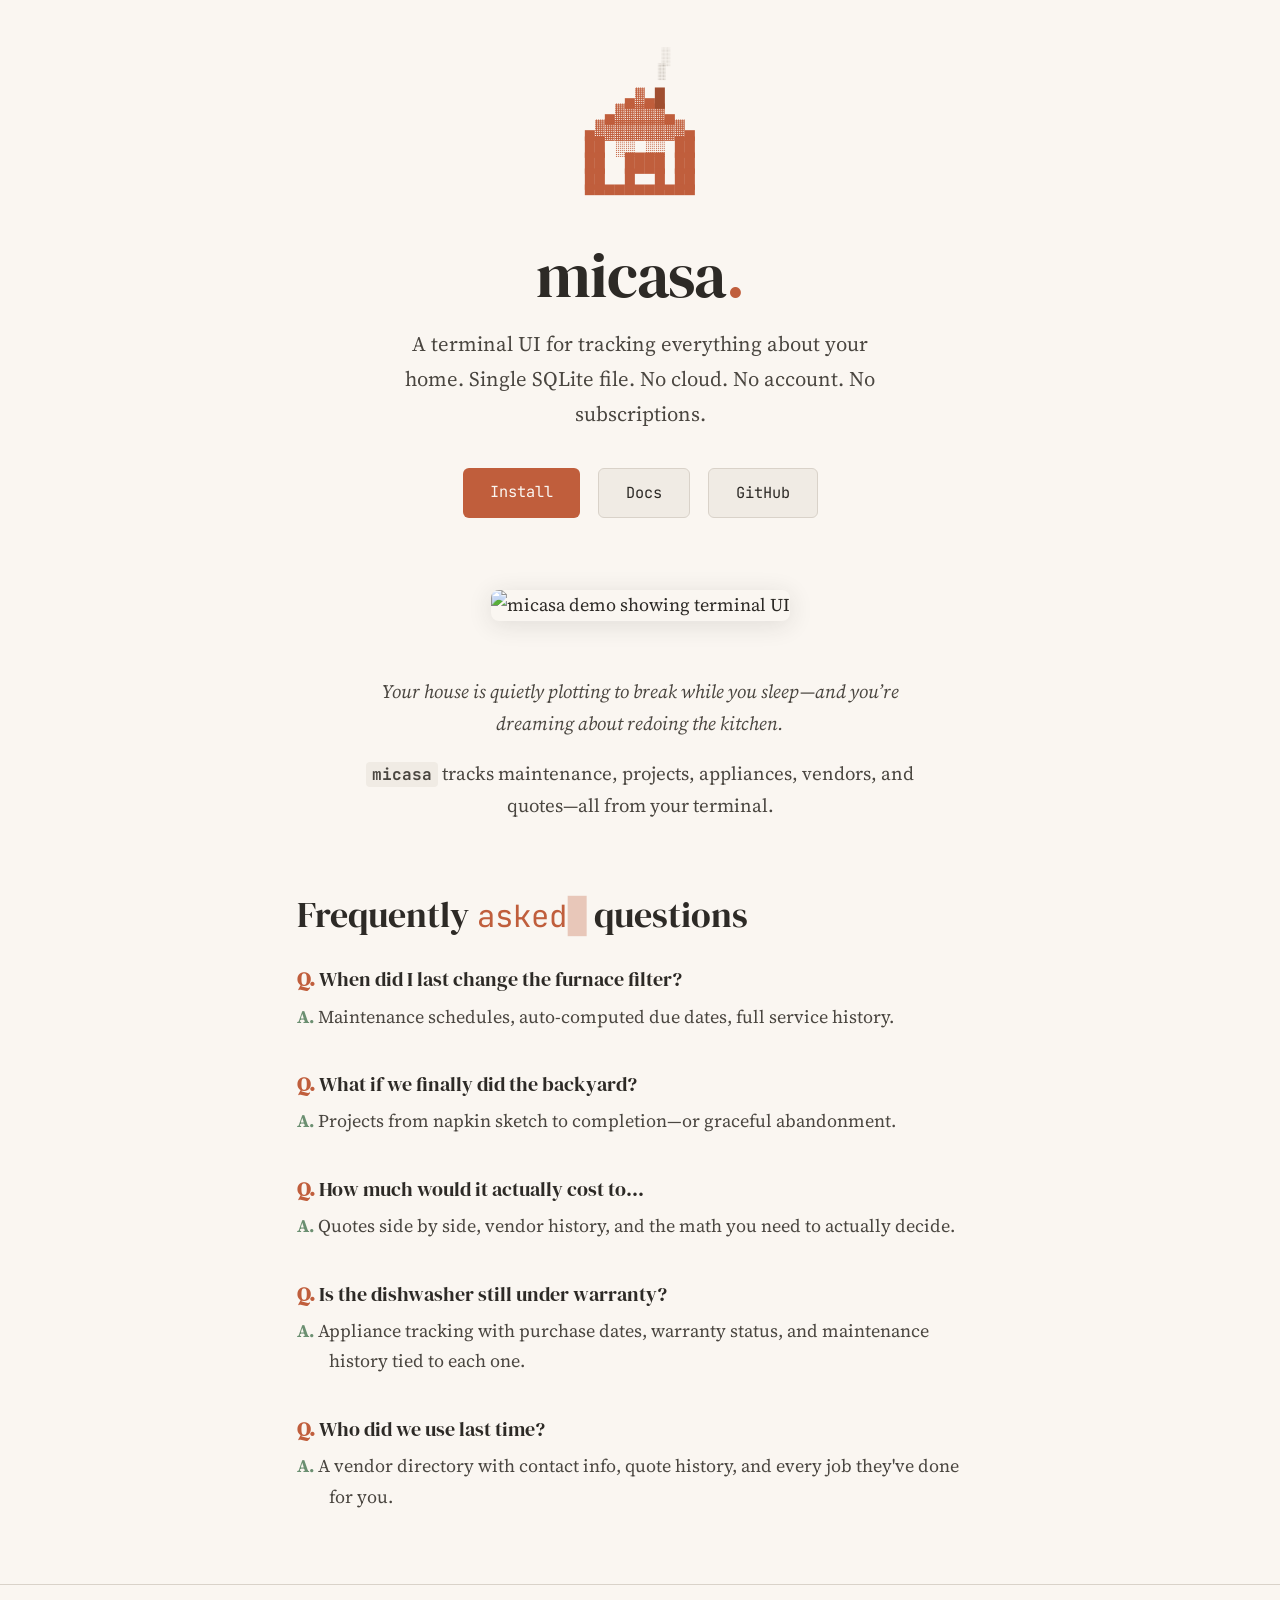
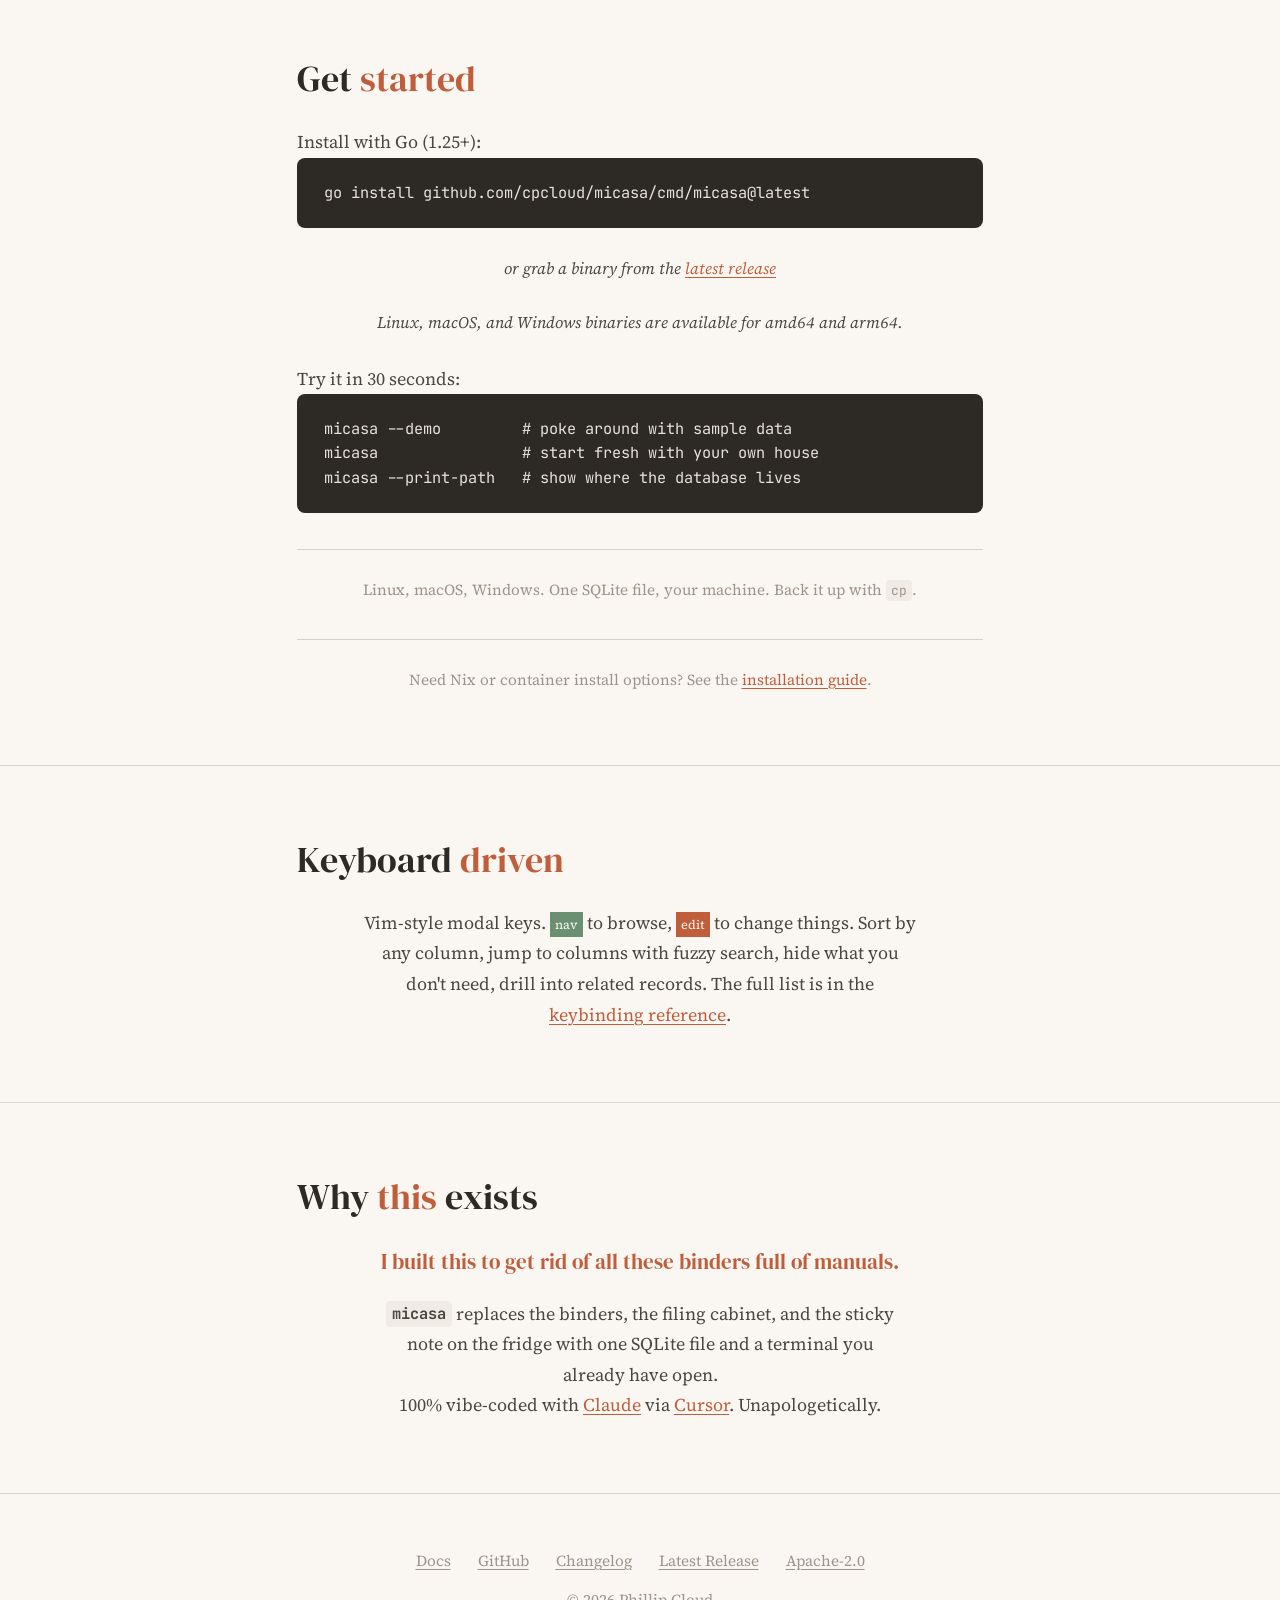
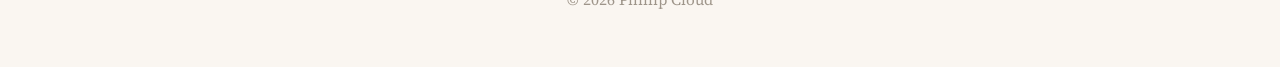
==== commit 6142798f: "docs(website): add vibe-coded attribution Replace "pair-programmed" with "100% vibe-coded" in the RE" ====
--- a/website/index.html
+++ b/website/index.html
@@ -12,6 +12,7 @@
   <link href="https://fonts.googleapis.com/css2?family=DM+Serif+Display&family=JetBrains+Mono:wght@400;700&family=Source+Serif+4:ital,wght@0,400;0,600;1,400&display=swap" rel="stylesheet">
   <link rel="icon" type="image/svg+xml" href="images/favicon.svg">
   <link rel="stylesheet" href="style.css">
+  <link rel="preload" as="image" type="image/webp" href="images/demo.webp">
 </head>
 <body>
 
@@ -37,7 +38,7 @@
 
 <!-- ─── Demo ─── -->
 <div class="container demo-container">
-  <img src="images/demo.gif" alt="micasa demo showing terminal UI" class="demo-gif" loading="lazy">
+  <img src="images/demo.webp" alt="micasa demo showing terminal UI" class="demo-gif" fetchpriority="high">
 </div>
 
 <!-- ─── Pitch ─── -->
@@ -96,6 +97,7 @@
         <pre><code>go install github.com/cpcloud/micasa/cmd/micasa@latest</code></pre>
       </div>
       <p class="install-or">or grab a binary from the <a href="https://github.com/cpcloud/micasa/releases/latest">latest release</a></p>
+      <p class="install-or">Linux, macOS, and Windows binaries are available for amd64 and arm64.</p>
       <div>
         <p>Try it in 30 seconds:</p>
         <pre><code>micasa --demo         # poke around with sample data
@@ -104,6 +106,7 @@
       </div>
     </div>
     <p class="install-data">Linux, macOS, Windows. One SQLite file, your machine. Back it up with <code>cp</code>.</p>
+    <p class="install-data">Need Nix or container install options? See the <a href="/docs/getting-started/installation/">installation guide</a>.</p>
   </div>
 </section>
 
@@ -121,6 +124,7 @@
     <h2>Why <span class="accent">this</span> exists</h2>
     <p class="origin-quote">I built this to get rid of all these binders full of manuals.</p>
     <p class="origin-body"><strong class="brand">micasa</strong> replaces the binders, the filing cabinet, and the sticky note on the fridge with one SQLite file and a terminal you already have open.</p>
+    <p class="origin-body">100% vibe-coded with <a href="https://claude.ai">Claude</a> via <a href="https://cursor.com">Cursor</a>. Unapologetically.</p>
   </div>
 </section>
 <!-- ─── Footer ─── -->
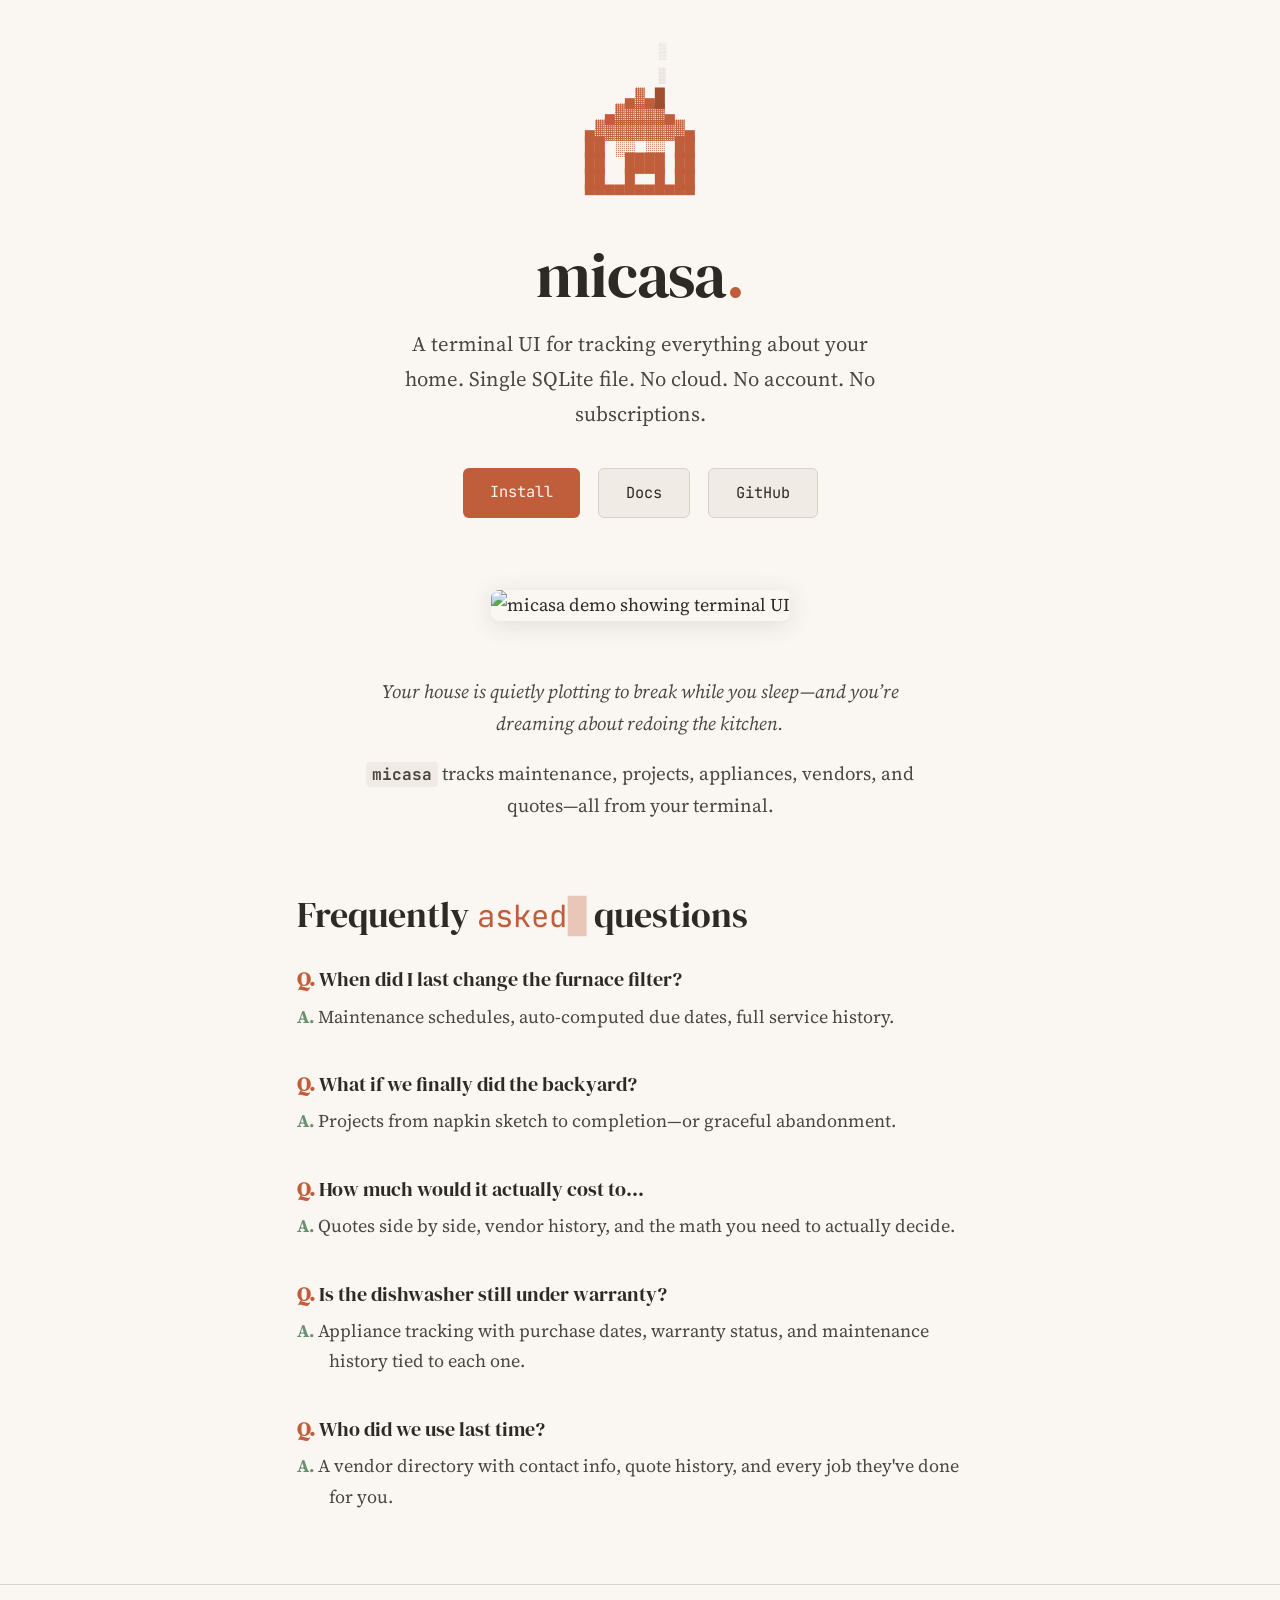
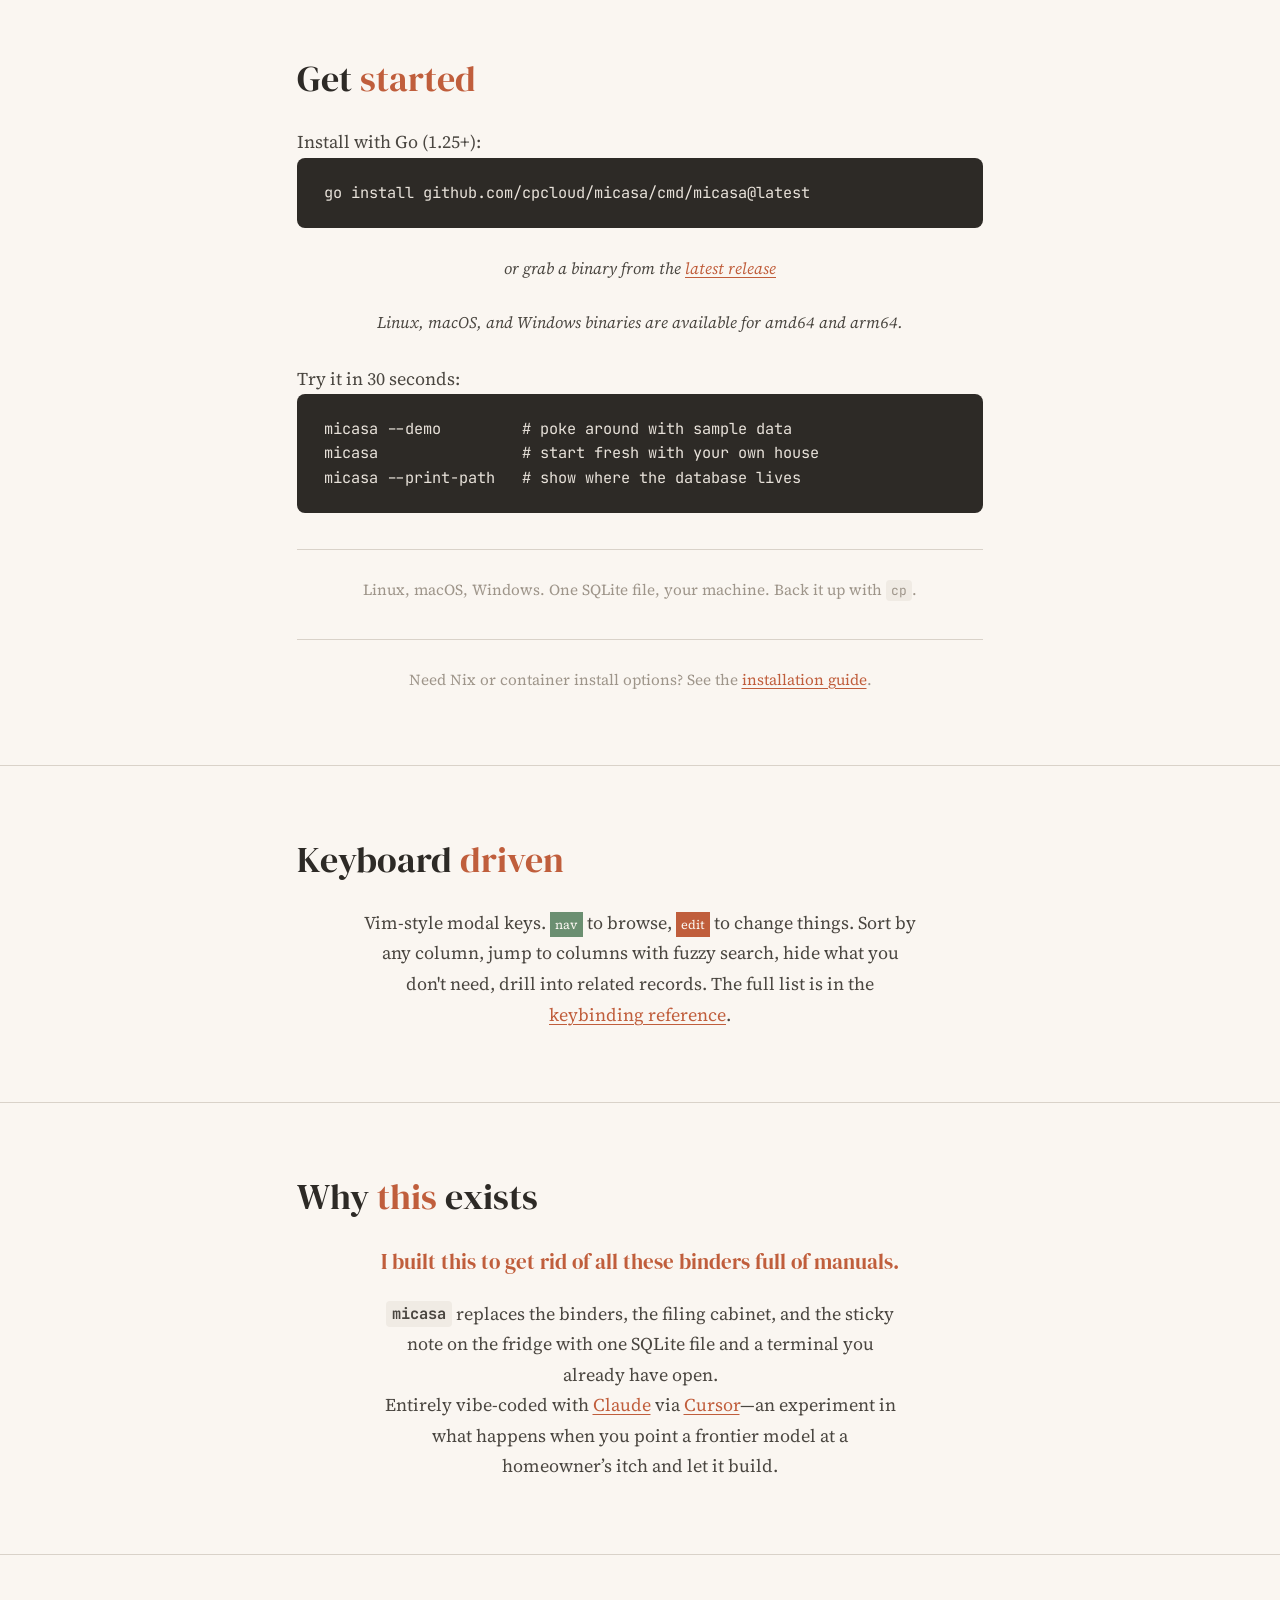
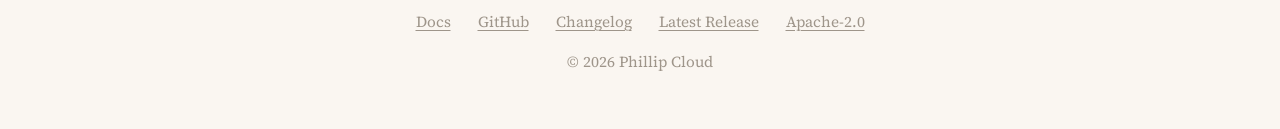
==== commit fe289652: "docs(website): soften vibe-coded copy to honest-experiment tone Drop "unapologetically" and "100%" f" ====
--- a/website/index.html
+++ b/website/index.html
@@ -124,7 +124,7 @@
     <h2>Why <span class="accent">this</span> exists</h2>
     <p class="origin-quote">I built this to get rid of all these binders full of manuals.</p>
     <p class="origin-body"><strong class="brand">micasa</strong> replaces the binders, the filing cabinet, and the sticky note on the fridge with one SQLite file and a terminal you already have open.</p>
-    <p class="origin-body">100% vibe-coded with <a href="https://claude.ai">Claude</a> via <a href="https://cursor.com">Cursor</a>. Unapologetically.</p>
+    <p class="origin-body">Entirely vibe-coded with <a href="https://claude.ai">Claude</a> via <a href="https://cursor.com">Cursor</a>&mdash;an experiment in what happens when you point a frontier model at a homeowner&rsquo;s itch and let it build.</p>
   </div>
 </section>
 <!-- ─── Footer ─── -->
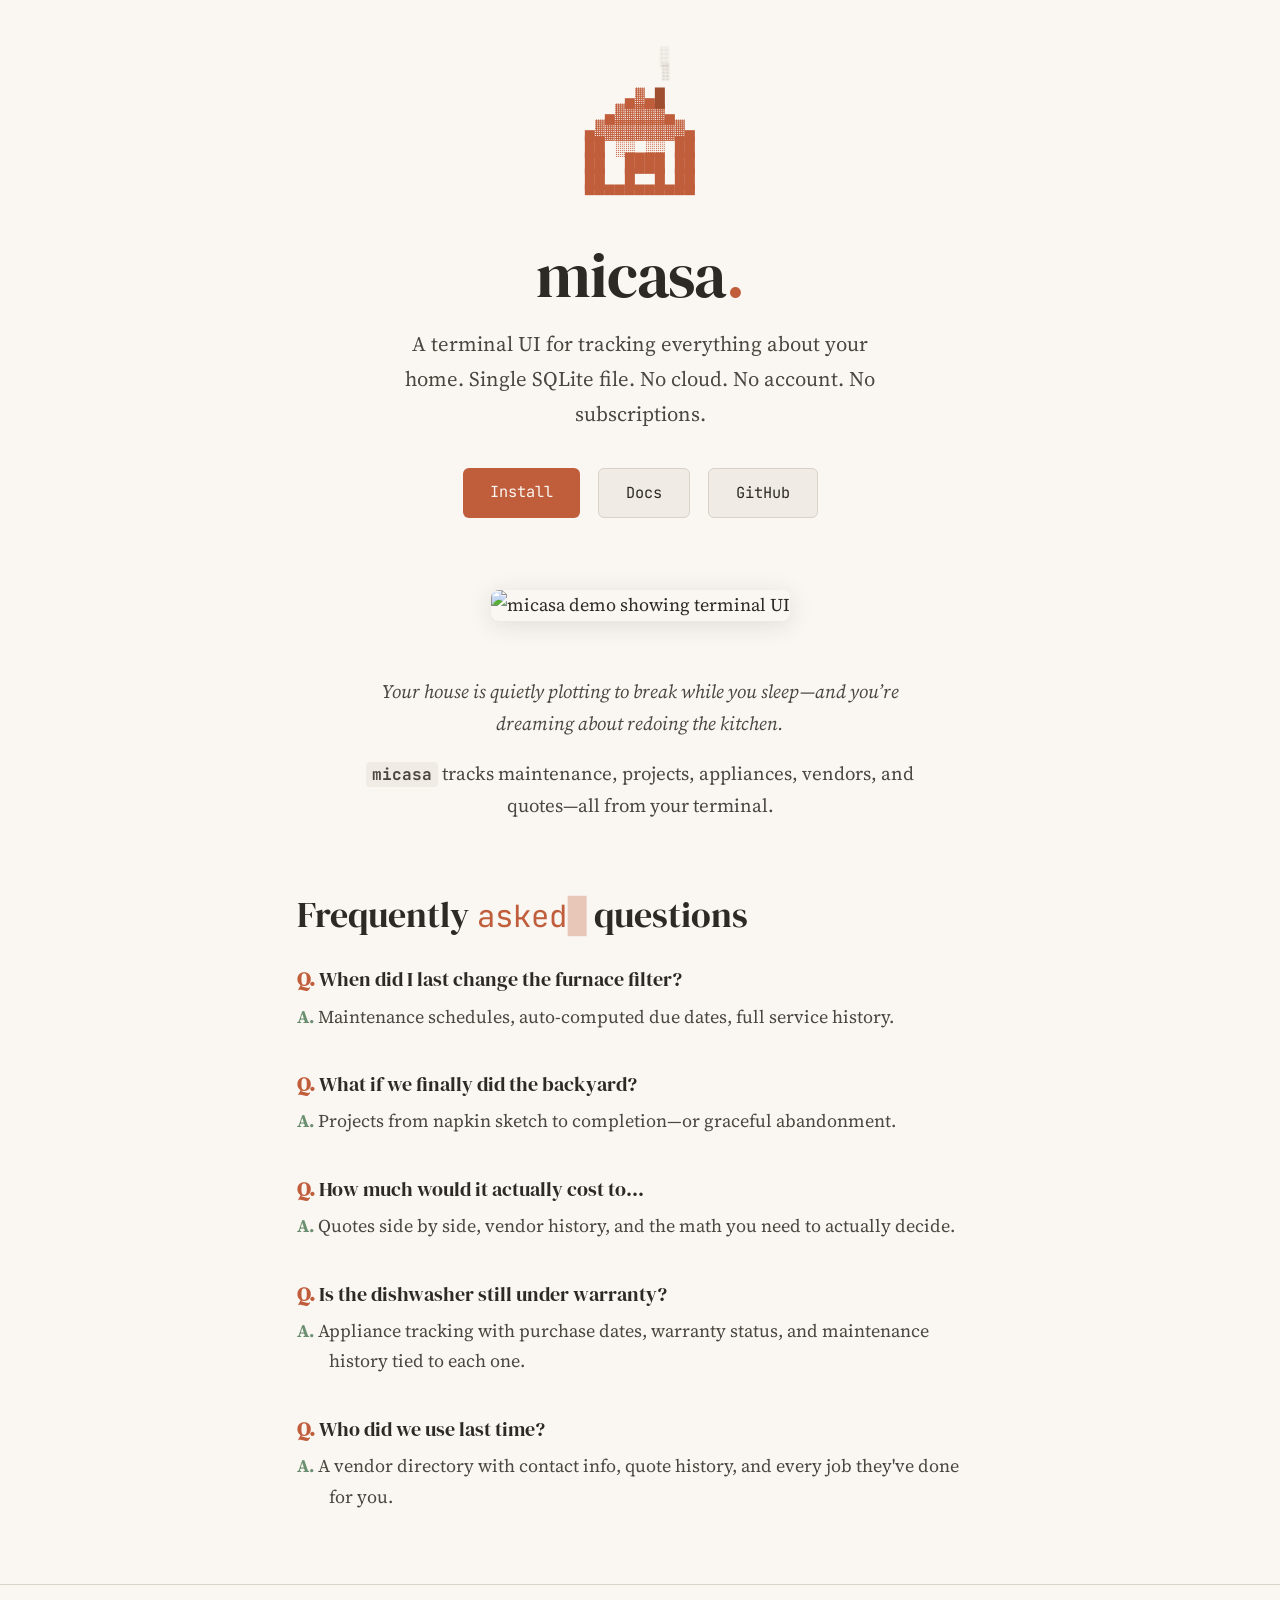
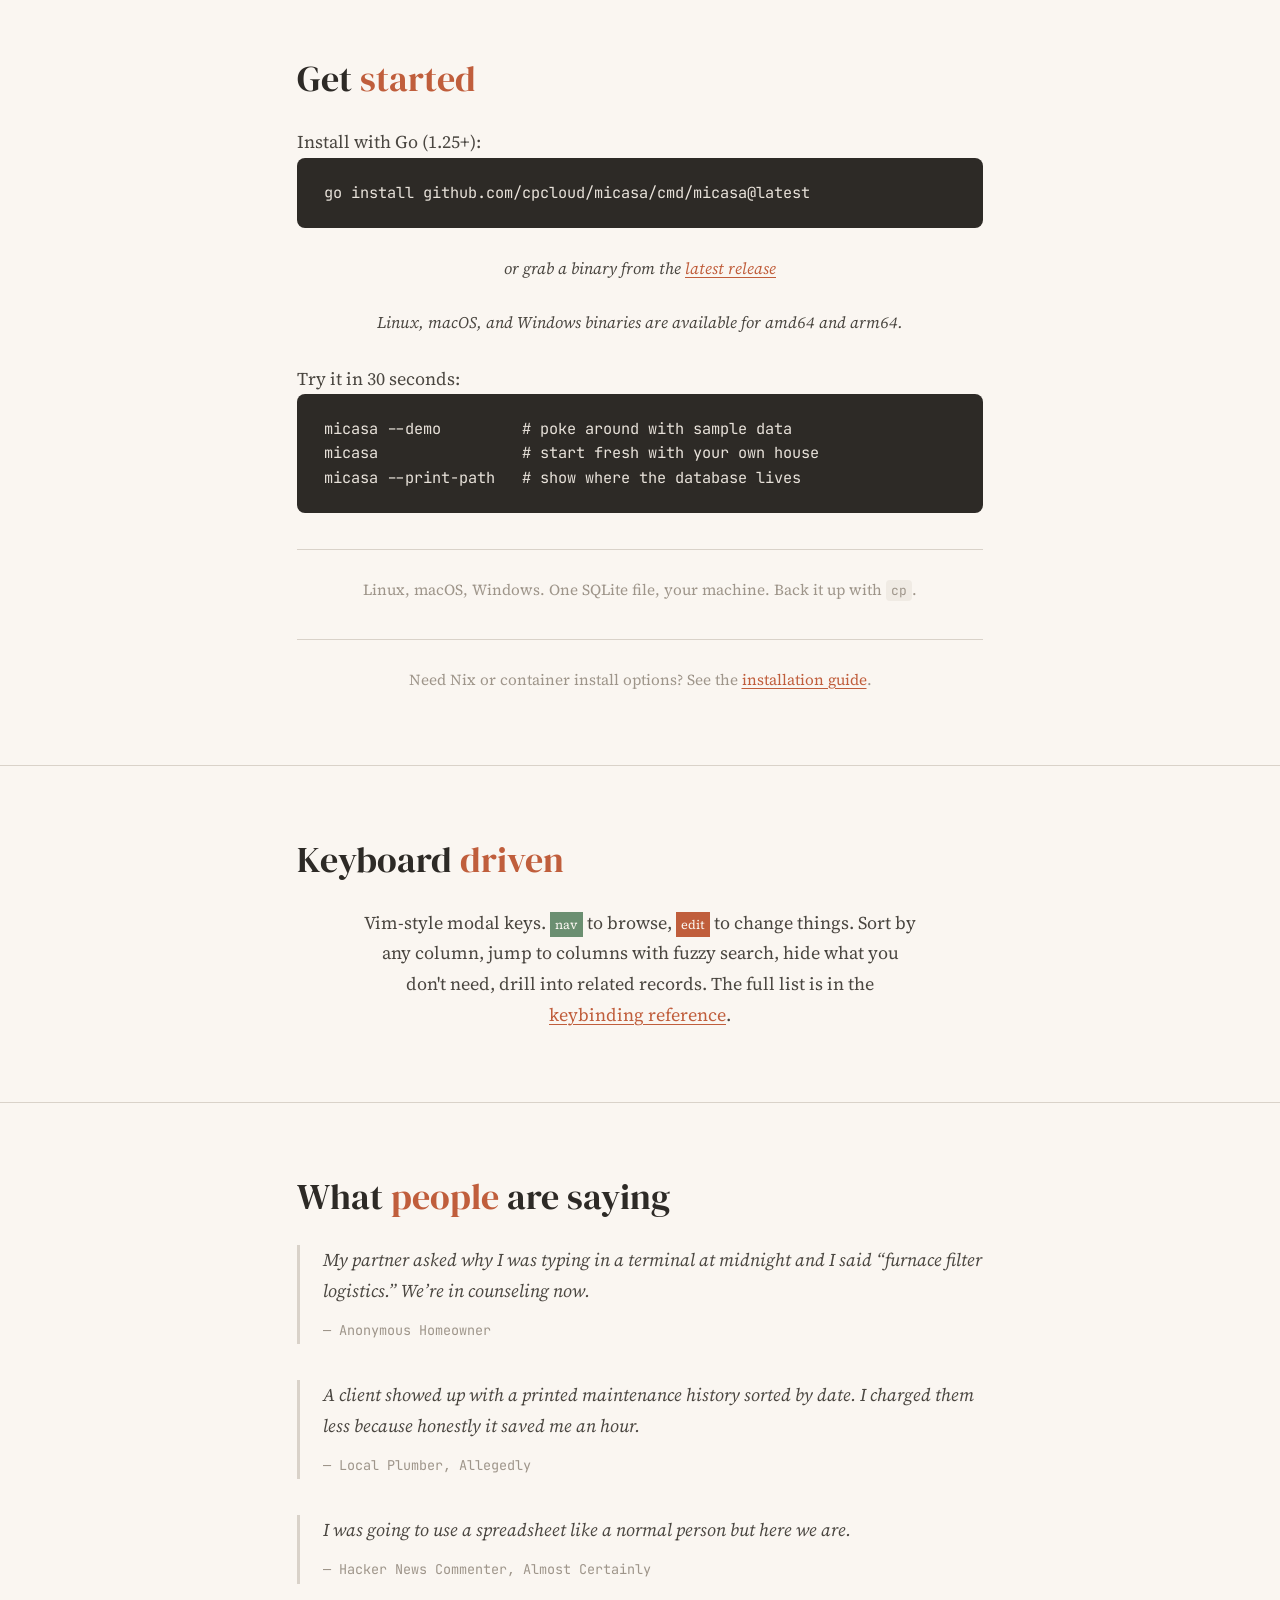
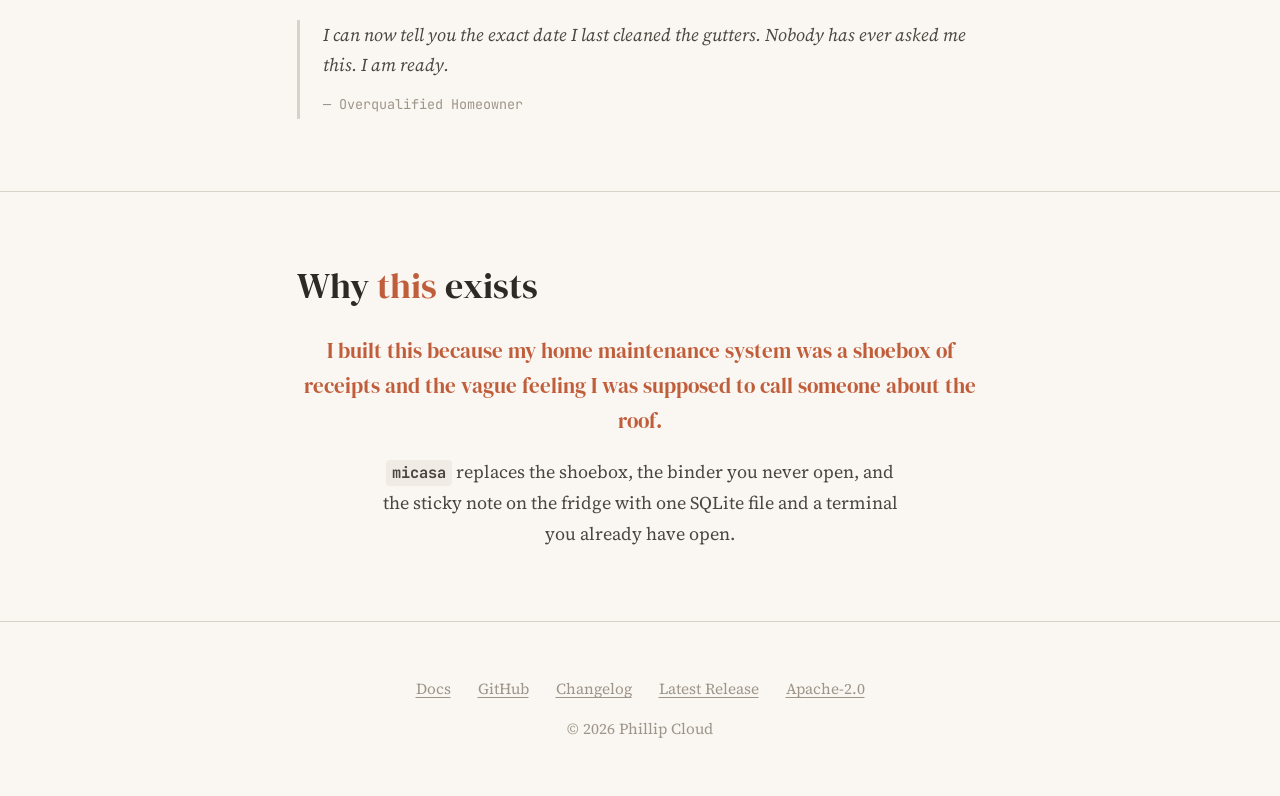
==== commit 88b92614: "docs(website): add fake testimonials section Co-authored-by: Cursor <cursoragent@cursor.com>" ====
--- a/website/index.html
+++ b/website/index.html
@@ -118,13 +118,42 @@
   </div>
 </section>
 
+<!-- ─── Testimonials ─── -->
+<section id="testimonials">
+  <div class="container">
+    <h2>What <span class="accent">people</span> are saying</h2>
+    <div class="testimonials-grid">
+
+      <blockquote class="testimonial">
+        <p>My partner asked why I was typing in a terminal at midnight and I said &ldquo;furnace filter logistics.&rdquo; We&rsquo;re in counseling now.</p>
+        <cite>&mdash; Anonymous Homeowner</cite>
+      </blockquote>
+
+      <blockquote class="testimonial">
+        <p>A client showed up with a printed maintenance history sorted by date. I charged them less because honestly it saved me an hour.</p>
+        <cite>&mdash; Local Plumber, Allegedly</cite>
+      </blockquote>
+
+      <blockquote class="testimonial">
+        <p>I was going to use a spreadsheet like a normal person but here we are.</p>
+        <cite>&mdash; Hacker News Commenter, Almost Certainly</cite>
+      </blockquote>
+
+      <blockquote class="testimonial">
+        <p>I can now tell you the exact date I last cleaned the gutters. Nobody has ever asked me this. I am ready.</p>
+        <cite>&mdash; Overqualified Homeowner</cite>
+      </blockquote>
+
+    </div>
+  </div>
+</section>
+
 <!-- ─── Origin ─── -->
 <section id="origin">
   <div class="container">
     <h2>Why <span class="accent">this</span> exists</h2>
-    <p class="origin-quote">I built this to get rid of all these binders full of manuals.</p>
-    <p class="origin-body"><strong class="brand">micasa</strong> replaces the binders, the filing cabinet, and the sticky note on the fridge with one SQLite file and a terminal you already have open.</p>
-    <p class="origin-body">Entirely vibe-coded with <a href="https://claude.ai">Claude</a> via <a href="https://cursor.com">Cursor</a>&mdash;an experiment in what happens when you point a frontier model at a homeowner&rsquo;s itch and let it build.</p>
+    <p class="origin-quote">I built this because my home maintenance system was a shoebox of receipts and the vague feeling I was supposed to call someone about the roof.</p>
+    <p class="origin-body"><strong class="brand">micasa</strong> replaces the shoebox, the binder you never open, and the sticky note on the fridge with one SQLite file and a terminal you already have open.</p>
   </div>
 </section>
 <!-- ─── Footer ─── -->
--- a/website/style.css
+++ b/website/style.css
@@ -404,6 +404,30 @@
   color: var(--cream);
 }
 
+/* --- Testimonials --- */
+.testimonials-grid {
+  display: grid;
+  gap: 2rem;
+}
+
+.testimonial {
+  border-left: 3px solid var(--rule);
+  padding-left: 1.25rem;
+}
+
+.testimonial p {
+  font-style: italic;
+  color: var(--charcoal-soft);
+  margin-bottom: 0.4rem;
+}
+
+.testimonial cite {
+  font-family: "JetBrains Mono", "Fira Code", "Consolas", monospace;
+  font-size: 0.75rem;
+  font-style: normal;
+  color: var(--warm-gray);
+}
+
 /* --- Origin --- */
 .origin-quote {
   font-family: "DM Serif Display", "Georgia", serif;
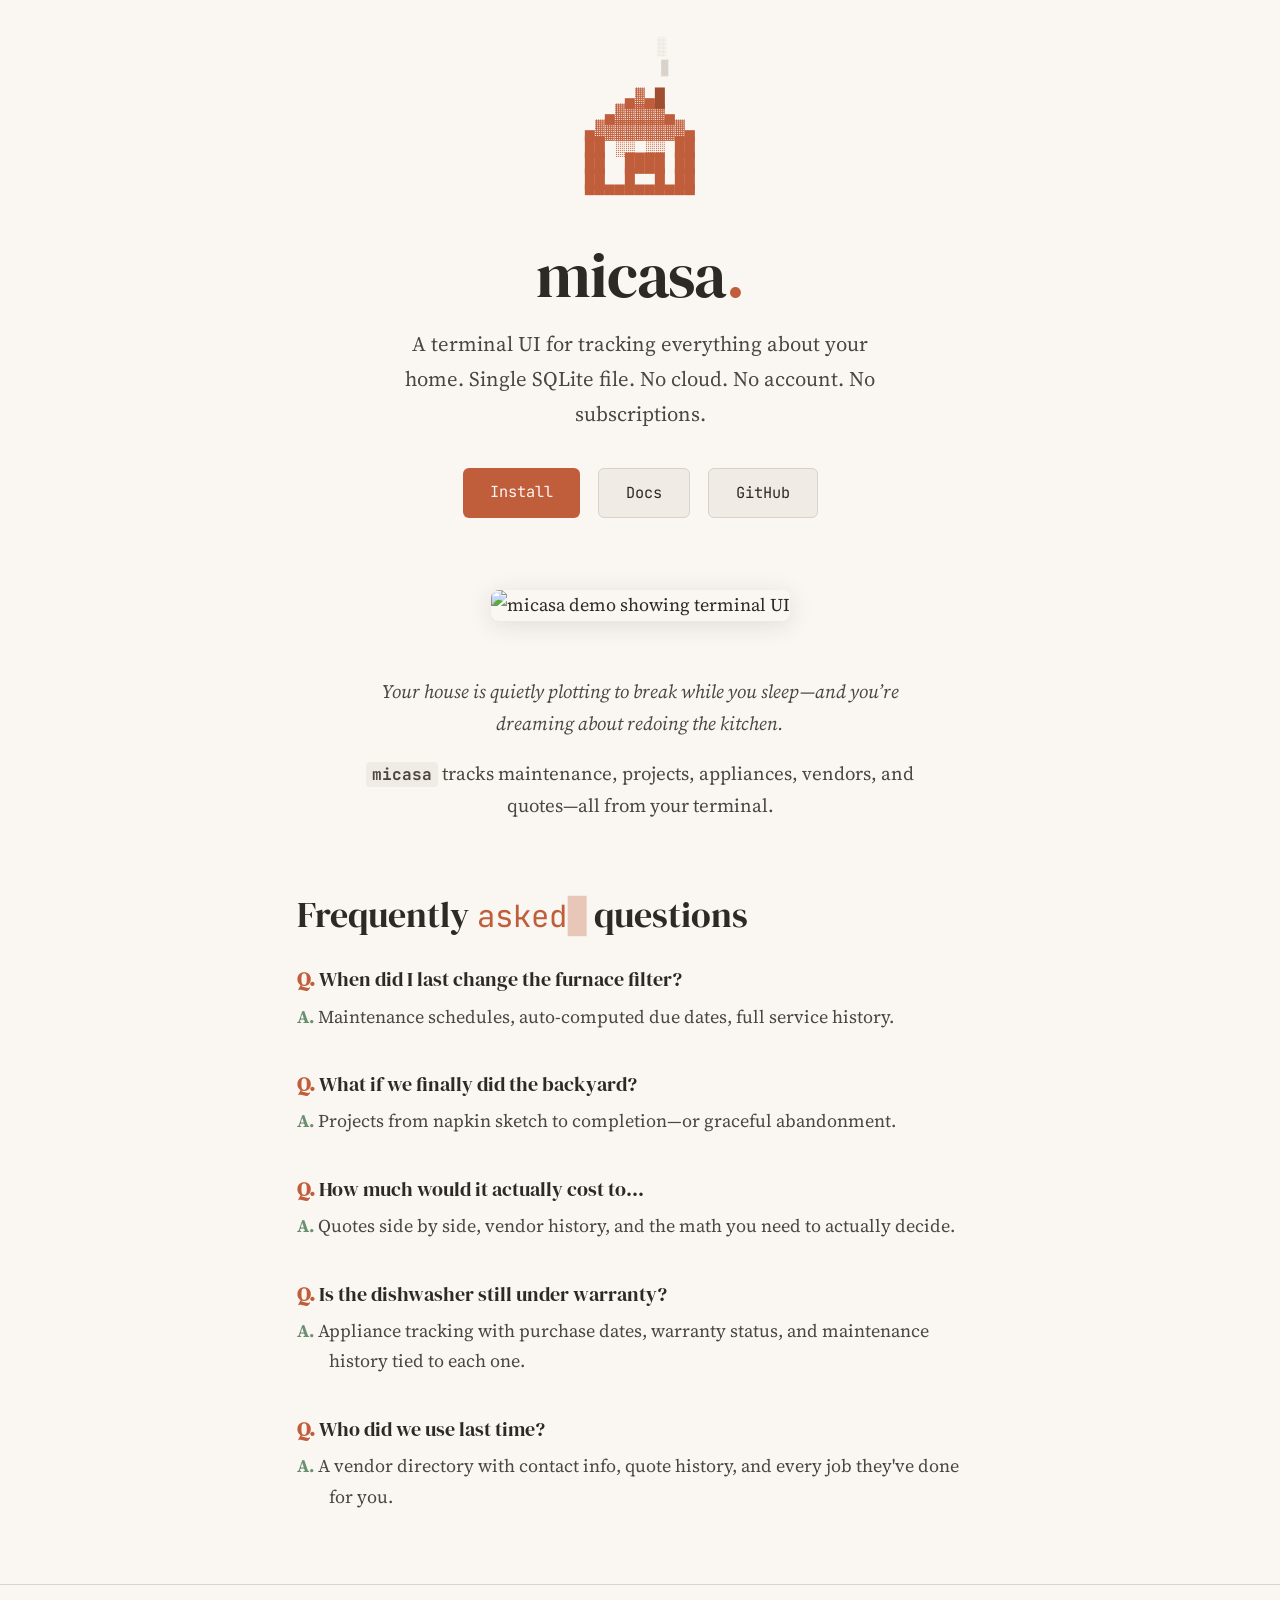
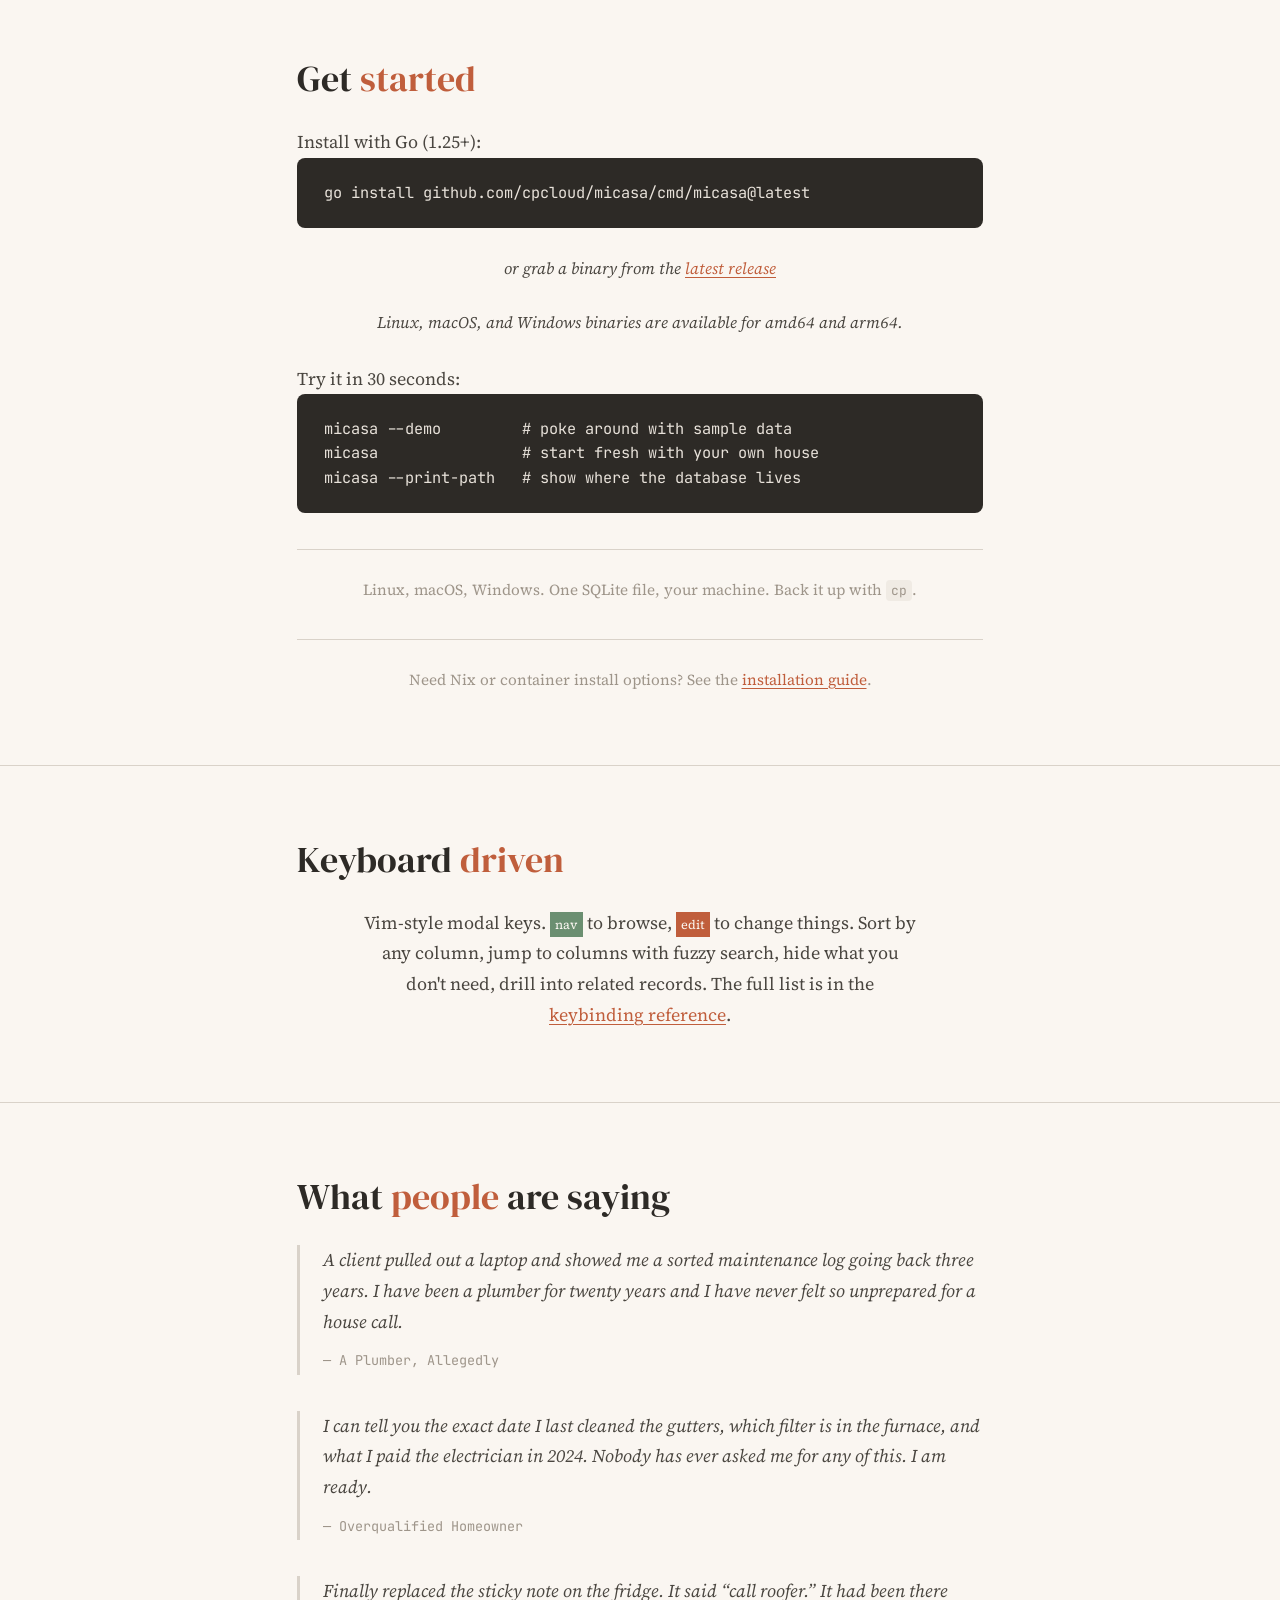
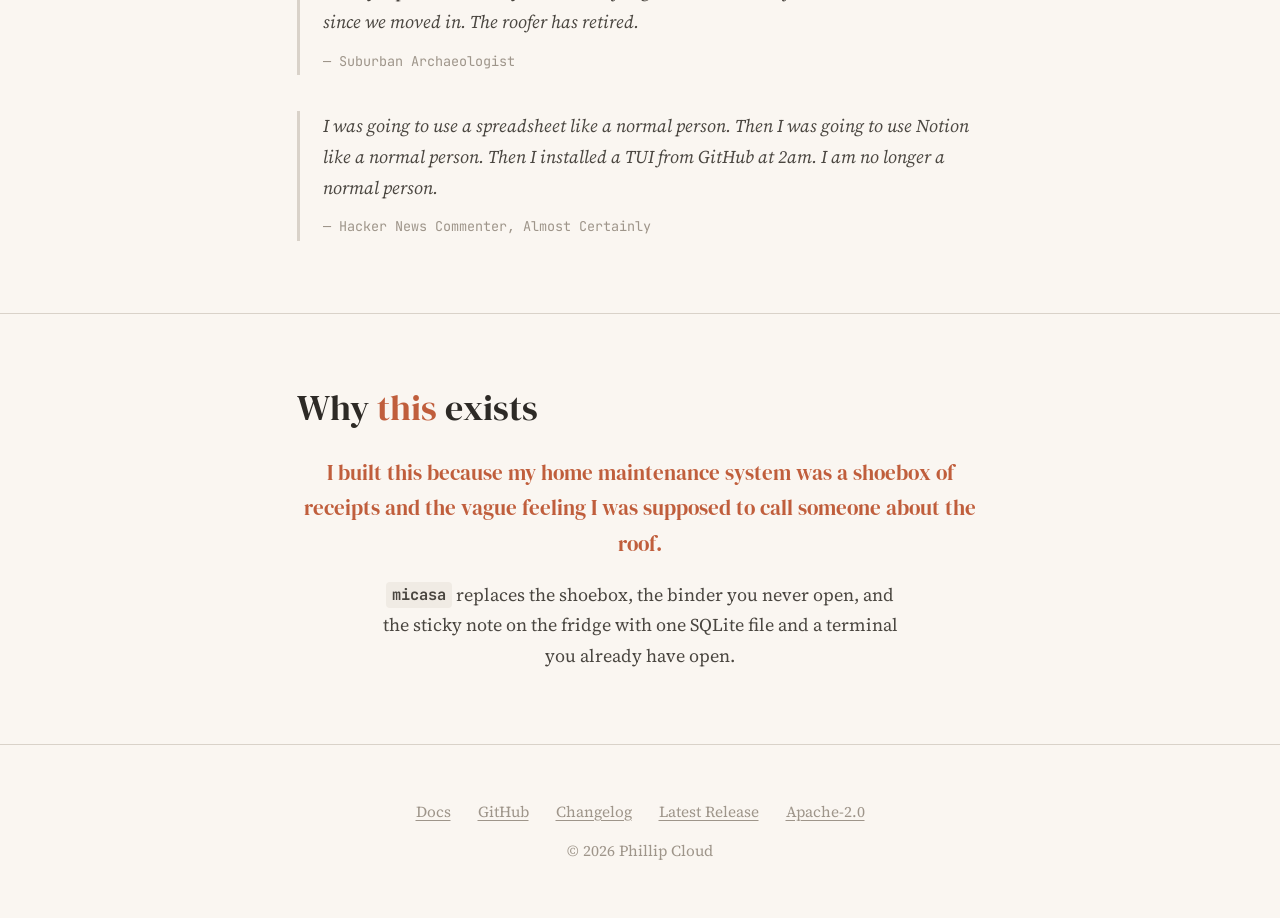
==== commit 96cdf776: "docs(website): randomized testimonials from pool of 7 All 7 testimonials live in JS; Fisher-Yates sh" ====
--- a/website/index.html
+++ b/website/index.html
@@ -122,29 +122,7 @@
 <section id="testimonials">
   <div class="container">
     <h2>What <span class="accent">people</span> are saying</h2>
-    <div class="testimonials-grid">
-
-      <blockquote class="testimonial">
-        <p>My partner asked why I was typing in a terminal at midnight and I said &ldquo;furnace filter logistics.&rdquo; We&rsquo;re in counseling now.</p>
-        <cite>&mdash; Anonymous Homeowner</cite>
-      </blockquote>
-
-      <blockquote class="testimonial">
-        <p>A client showed up with a printed maintenance history sorted by date. I charged them less because honestly it saved me an hour.</p>
-        <cite>&mdash; Local Plumber, Allegedly</cite>
-      </blockquote>
-
-      <blockquote class="testimonial">
-        <p>I was going to use a spreadsheet like a normal person but here we are.</p>
-        <cite>&mdash; Hacker News Commenter, Almost Certainly</cite>
-      </blockquote>
-
-      <blockquote class="testimonial">
-        <p>I can now tell you the exact date I last cleaned the gutters. Nobody has ever asked me this. I am ready.</p>
-        <cite>&mdash; Overqualified Homeowner</cite>
-      </blockquote>
-
-    </div>
+    <div class="testimonials-grid" id="testimonials-grid"></div>
   </div>
 </section>
 
@@ -755,5 +733,63 @@
   requestAnimationFrame(tick);
 })();
 </script>
+
+<script>
+// Randomly pick testimonials on each page load.
+(function () {
+  var all = [
+    {
+      text: 'My partner asked why I was typing in a terminal at midnight. I said \u201cthe water heater warranty expires in eleven days.\u201d She said \u201cwe rent.\u201d',
+      cite: 'Anonymous'
+    },
+    {
+      text: 'A client pulled out a laptop and showed me a sorted maintenance log going back three years. I have been a plumber for twenty years and I have never felt so unprepared for a house call.',
+      cite: 'A Plumber, Allegedly'
+    },
+    {
+      text: 'I was going to use a spreadsheet like a normal person. Then I was going to use Notion like a normal person. Then I installed a TUI from GitHub at 2am. I am no longer a normal person.',
+      cite: 'Hacker News Commenter, Almost Certainly'
+    },
+    {
+      text: 'I can tell you the exact date I last cleaned the gutters, which filter is in the furnace, and what I paid the electrician in 2024. Nobody has ever asked me for any of this. I am ready.',
+      cite: 'Overqualified Homeowner'
+    },
+    {
+      text: 'My wife asked if I\u2019d called the roofer. I pulled up a timestamped service log, a quote comparison, and a vendor contact sheet. She said \u201cso\u2026 no?\u201d',
+      cite: 'Local Dad'
+    },
+    {
+      text: 'Finally replaced the sticky note on the fridge. It said \u201ccall roofer.\u201d It had been there since we moved in. The roofer has retired.',
+      cite: 'Suburban Archaeologist'
+    },
+    {
+      text: 'It\u2019s like having a filing cabinet except it\u2019s one file and I understand what\u2019s in it.',
+      cite: 'Reluctant Convert'
+    }
+  ];
+
+  // Fisher-Yates shuffle, then take the first N.
+  var SHOW = 4;
+  for (var i = all.length - 1; i > 0; i--) {
+    var j = Math.floor(Math.random() * (i + 1));
+    var tmp = all[i]; all[i] = all[j]; all[j] = tmp;
+  }
+  var pick = all.slice(0, SHOW);
+
+  var grid = document.getElementById('testimonials-grid');
+  if (!grid) return;
+  for (var k = 0; k < pick.length; k++) {
+    var bq = document.createElement('blockquote');
+    bq.className = 'testimonial';
+    var p = document.createElement('p');
+    p.textContent = pick[k].text;
+    var cite = document.createElement('cite');
+    cite.textContent = '\u2014 ' + pick[k].cite;
+    bq.appendChild(p);
+    bq.appendChild(cite);
+    grid.appendChild(bq);
+  }
+})();
+</script>
 </body>
 </html>
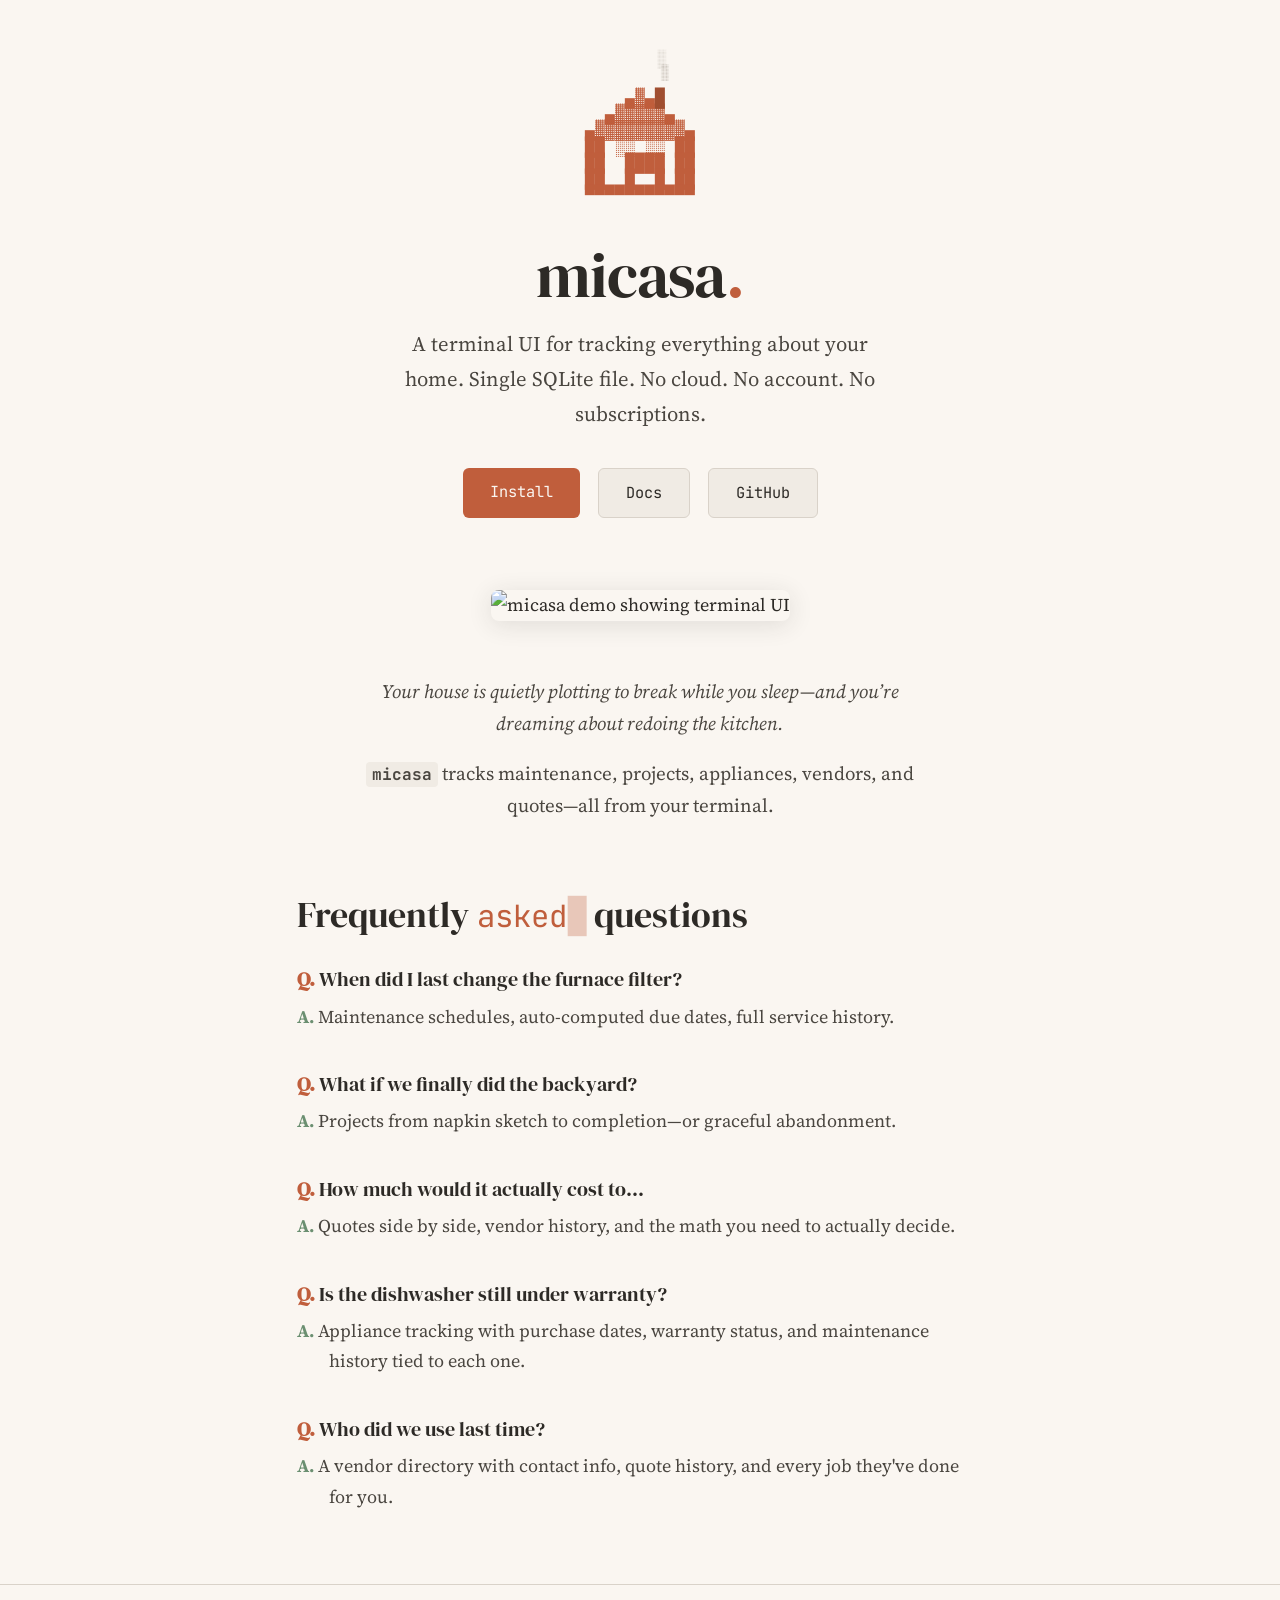
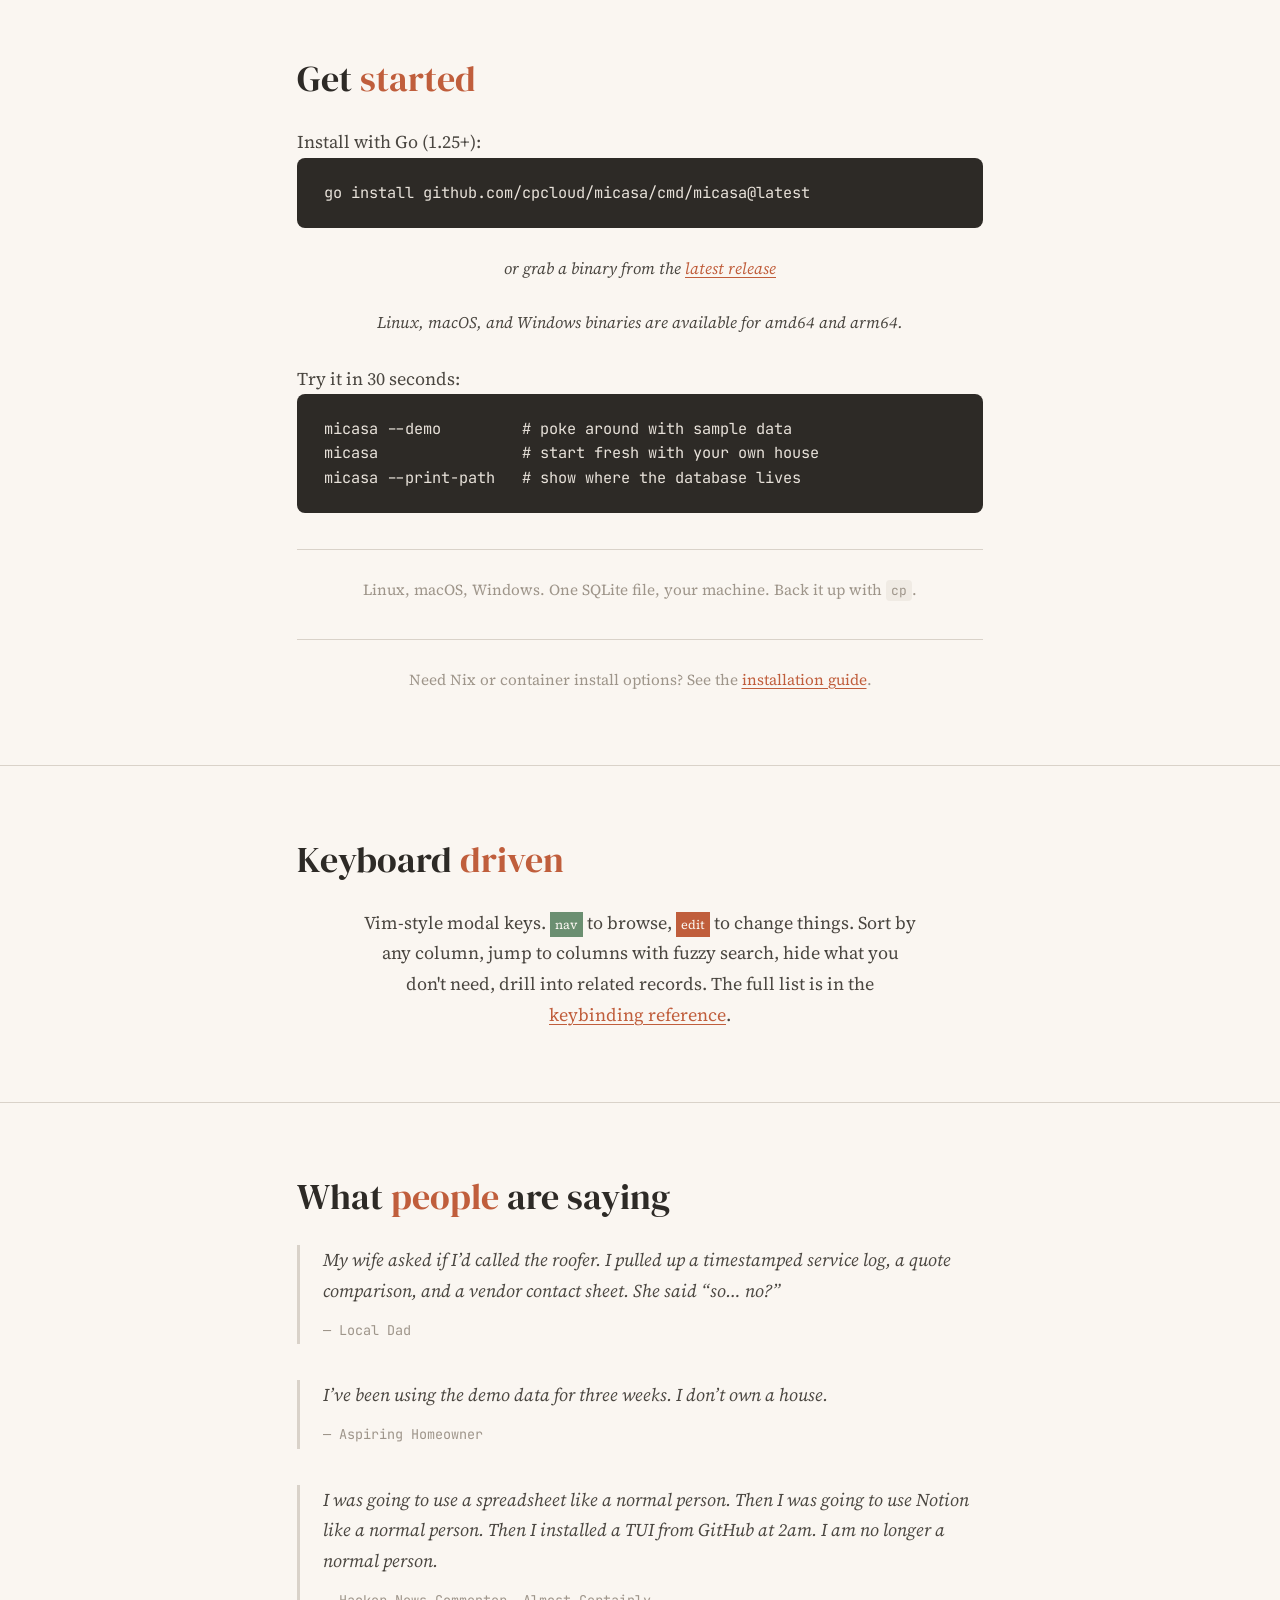
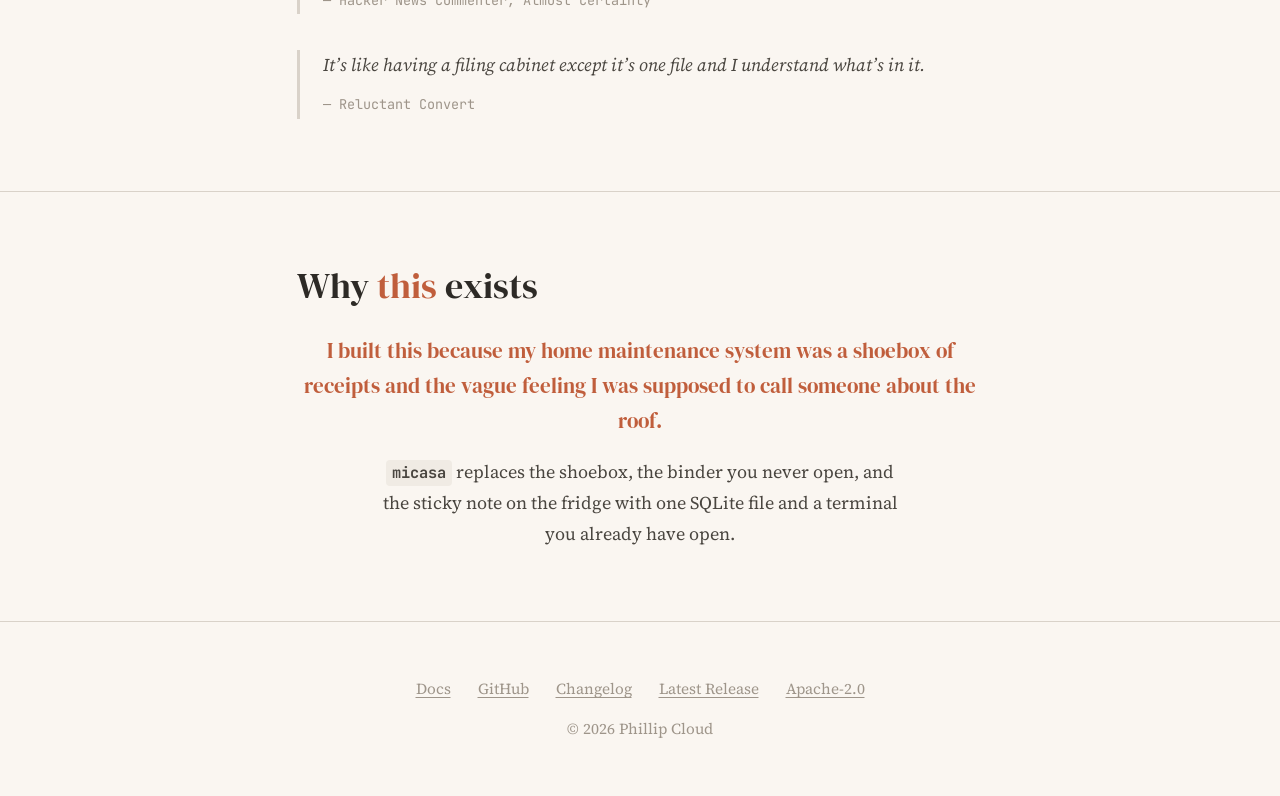
==== commit 4ca48b5d: "docs(website): expand testimonial pool to 13 Co-authored-by: Cursor <cursoragent@cursor.com>" ====
--- a/website/index.html
+++ b/website/index.html
@@ -765,6 +765,30 @@
     {
       text: 'It\u2019s like having a filing cabinet except it\u2019s one file and I understand what\u2019s in it.',
       cite: 'Reluctant Convert'
+    },
+    {
+      text: 'Found out the dishwasher was still under warranty three days before it expired. The app paid for itself. It was free.',
+      cite: 'Frugal Victor'
+    },
+    {
+      text: 'I\u2019ve been using the demo data for three weeks. I don\u2019t own a house.',
+      cite: 'Aspiring Homeowner'
+    },
+    {
+      text: 'My friend said \u201cyou should try this app for your house\u201d and then sent me a GitHub link. We are no longer friends. I am, however, extremely organized.',
+      cite: 'Reluctant Early Adopter'
+    },
+    {
+      text: 'hjkl to navigate my mortgage payments. This is either peak efficiency or a cry for help.',
+      cite: 'Vim User, Obviously'
+    },
+    {
+      text: 'My realtor asked how I knew the exact date the previous owner replaced the sump pump. I said \u201cSQLite.\u201d She stopped returning my calls.',
+      cite: 'Due Diligence Enthusiast'
+    },
+    {
+      text: 'The homeowner handed me a printed quote comparison. With dates. And vendor ratings. In a monospaced font. I need to lie down.',
+      cite: 'A Contractor Who Has Seen Things'
     }
   ];
 
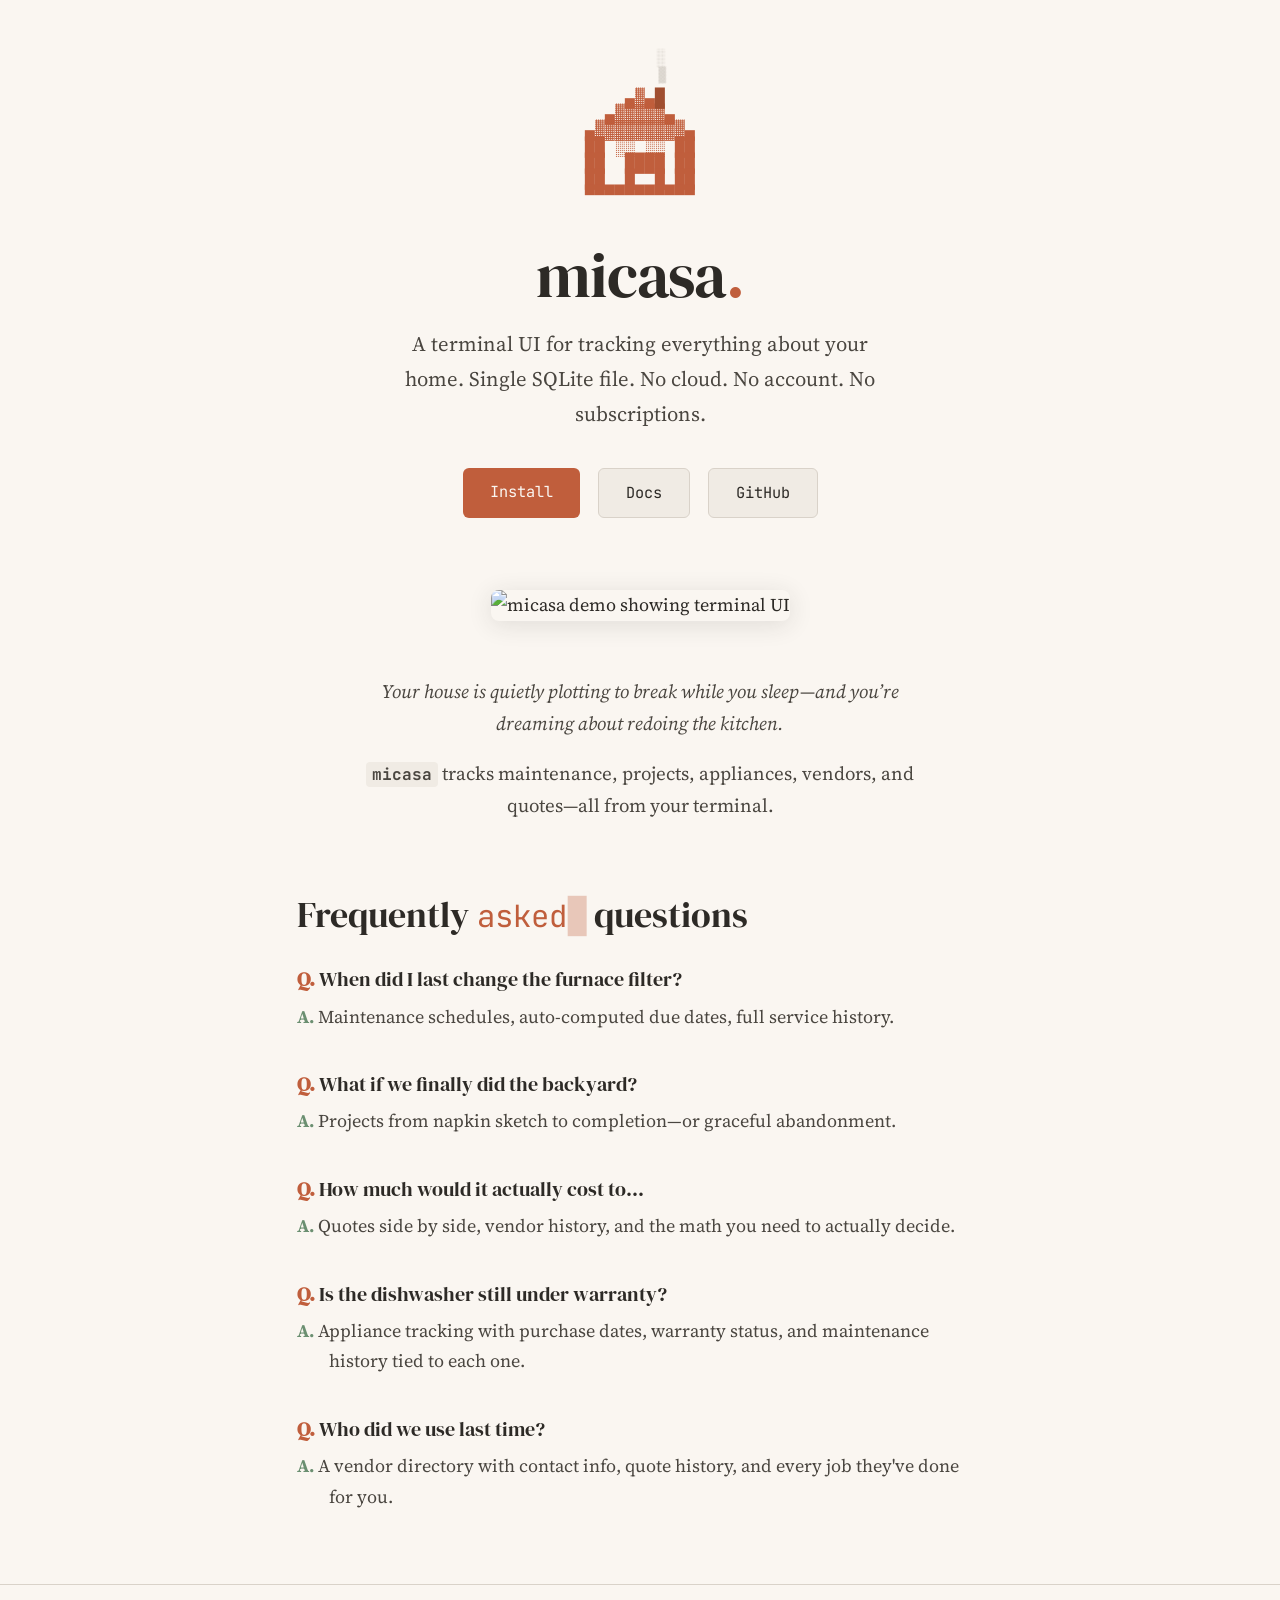
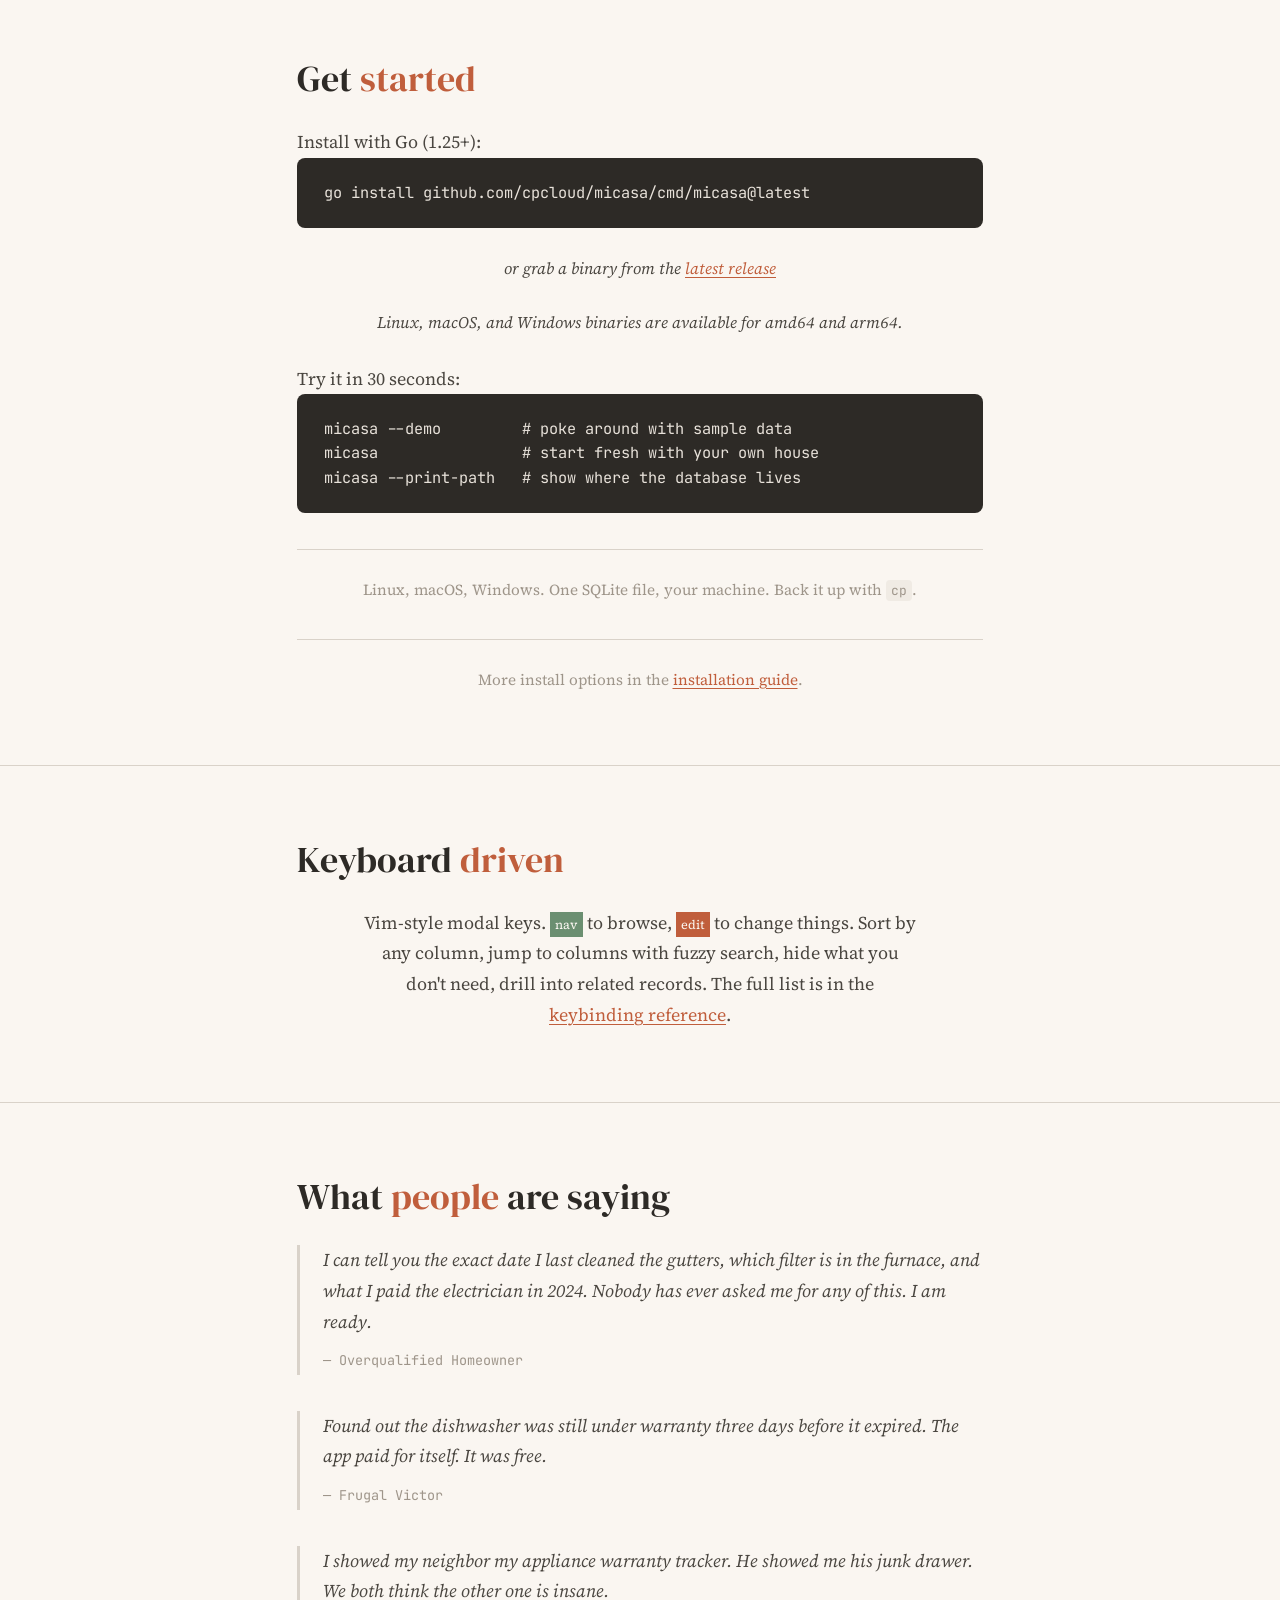
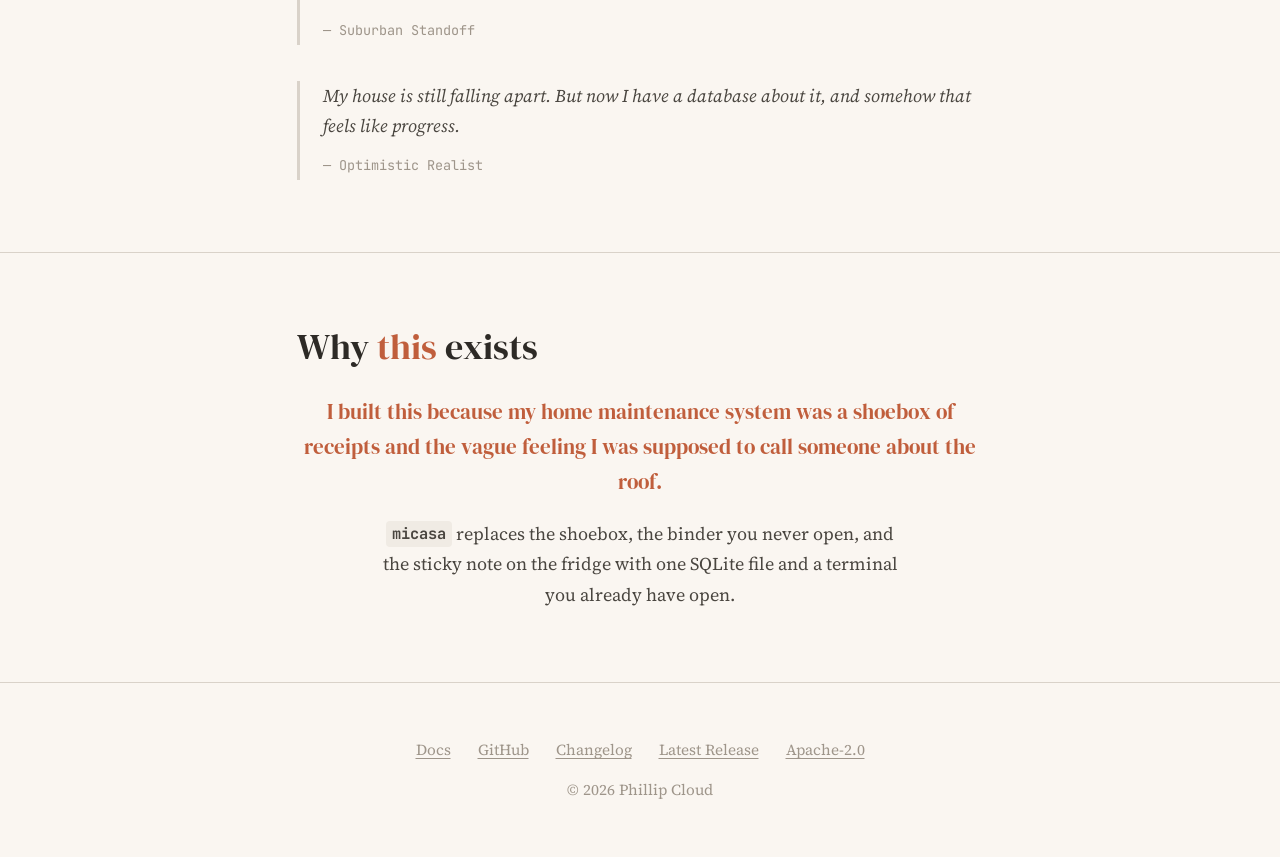
==== commit f024a740: "docs(website): simplify install section link text Co-authored-by: Cursor <cursoragent@cursor.com>" ====
--- a/website/index.html
+++ b/website/index.html
@@ -106,7 +106,7 @@
       </div>
     </div>
     <p class="install-data">Linux, macOS, Windows. One SQLite file, your machine. Back it up with <code>cp</code>.</p>
-    <p class="install-data">Need Nix or container install options? See the <a href="/docs/getting-started/installation/">installation guide</a>.</p>
+    <p class="install-data">More install options in the <a href="/docs/getting-started/installation/">installation guide</a>.</p>
   </div>
 </section>
 
@@ -779,16 +779,40 @@
       cite: 'Reluctant Early Adopter'
     },
     {
-      text: 'hjkl to navigate my mortgage payments. This is either peak efficiency or a cry for help.',
-      cite: 'Vim User, Obviously'
-    },
-    {
       text: 'My realtor asked how I knew the exact date the previous owner replaced the sump pump. I said \u201cSQLite.\u201d She stopped returning my calls.',
       cite: 'Due Diligence Enthusiast'
     },
     {
       text: 'The homeowner handed me a printed quote comparison. With dates. And vendor ratings. In a monospaced font. I need to lie down.',
       cite: 'A Contractor Who Has Seen Things'
+    },
+    {
+      text: 'My house is still falling apart. But now I have a database about it, and somehow that feels like progress.',
+      cite: 'Optimistic Realist'
+    },
+    {
+      text: 'I showed my neighbor my appliance warranty tracker. He showed me his junk drawer. We both think the other one is insane.',
+      cite: 'Suburban Standoff'
+    },
+    {
+      text: 'cp micasa.db backup.db. That\u2019s my entire backup strategy. I sleep like a baby.',
+      cite: 'Minimalist Sysadmin'
+    },
+    {
+      text: 'The HVAC guy asked when the filter was last changed. I gave him a date. He looked at me like I was a wizard. I am not a wizard. I am a man with a terminal.',
+      cite: 'Filter Wizard'
+    },
+    {
+      text: 'I added my house to micasa and immediately discovered I was six months late on gutter cleaning. Ignorance really was bliss.',
+      cite: 'Recently Informed'
+    },
+    {
+      text: 'I used to keep track of home repairs in my head. My head is not a database. My head was wrong about the roof.',
+      cite: 'Former Optimist'
+    },
+    {
+      text: 'Showed my partner the vendor history and she said \u201cwhy do we have four different plumbers.\u201d I did not have a good answer but at least now we have the data to discuss it.',
+      cite: 'Data-Driven Argument Starter'
     }
   ];
 
@@ -813,6 +837,28 @@
     bq.appendChild(cite);
     grid.appendChild(bq);
   }
+
+  // Staggered fade-in when the section scrolls into view.
+  if (window.matchMedia('(prefers-reduced-motion: reduce)').matches) return;
+  var items = grid.querySelectorAll('.testimonial');
+  var STAGGER = 150; // ms between each card
+  var revealed = false;
+  var observer = new IntersectionObserver(function (entries) {
+    if (revealed) return;
+    for (var e = 0; e < entries.length; e++) {
+      if (entries[e].isIntersecting) {
+        revealed = true;
+        for (var n = 0; n < items.length; n++) {
+          (function (el, delay) {
+            setTimeout(function () { el.classList.add('visible'); }, delay);
+          })(items[n], n * STAGGER);
+        }
+        observer.disconnect();
+        break;
+      }
+    }
+  }, { threshold: 0.15 });
+  observer.observe(grid);
 })();
 </script>
 </body>
